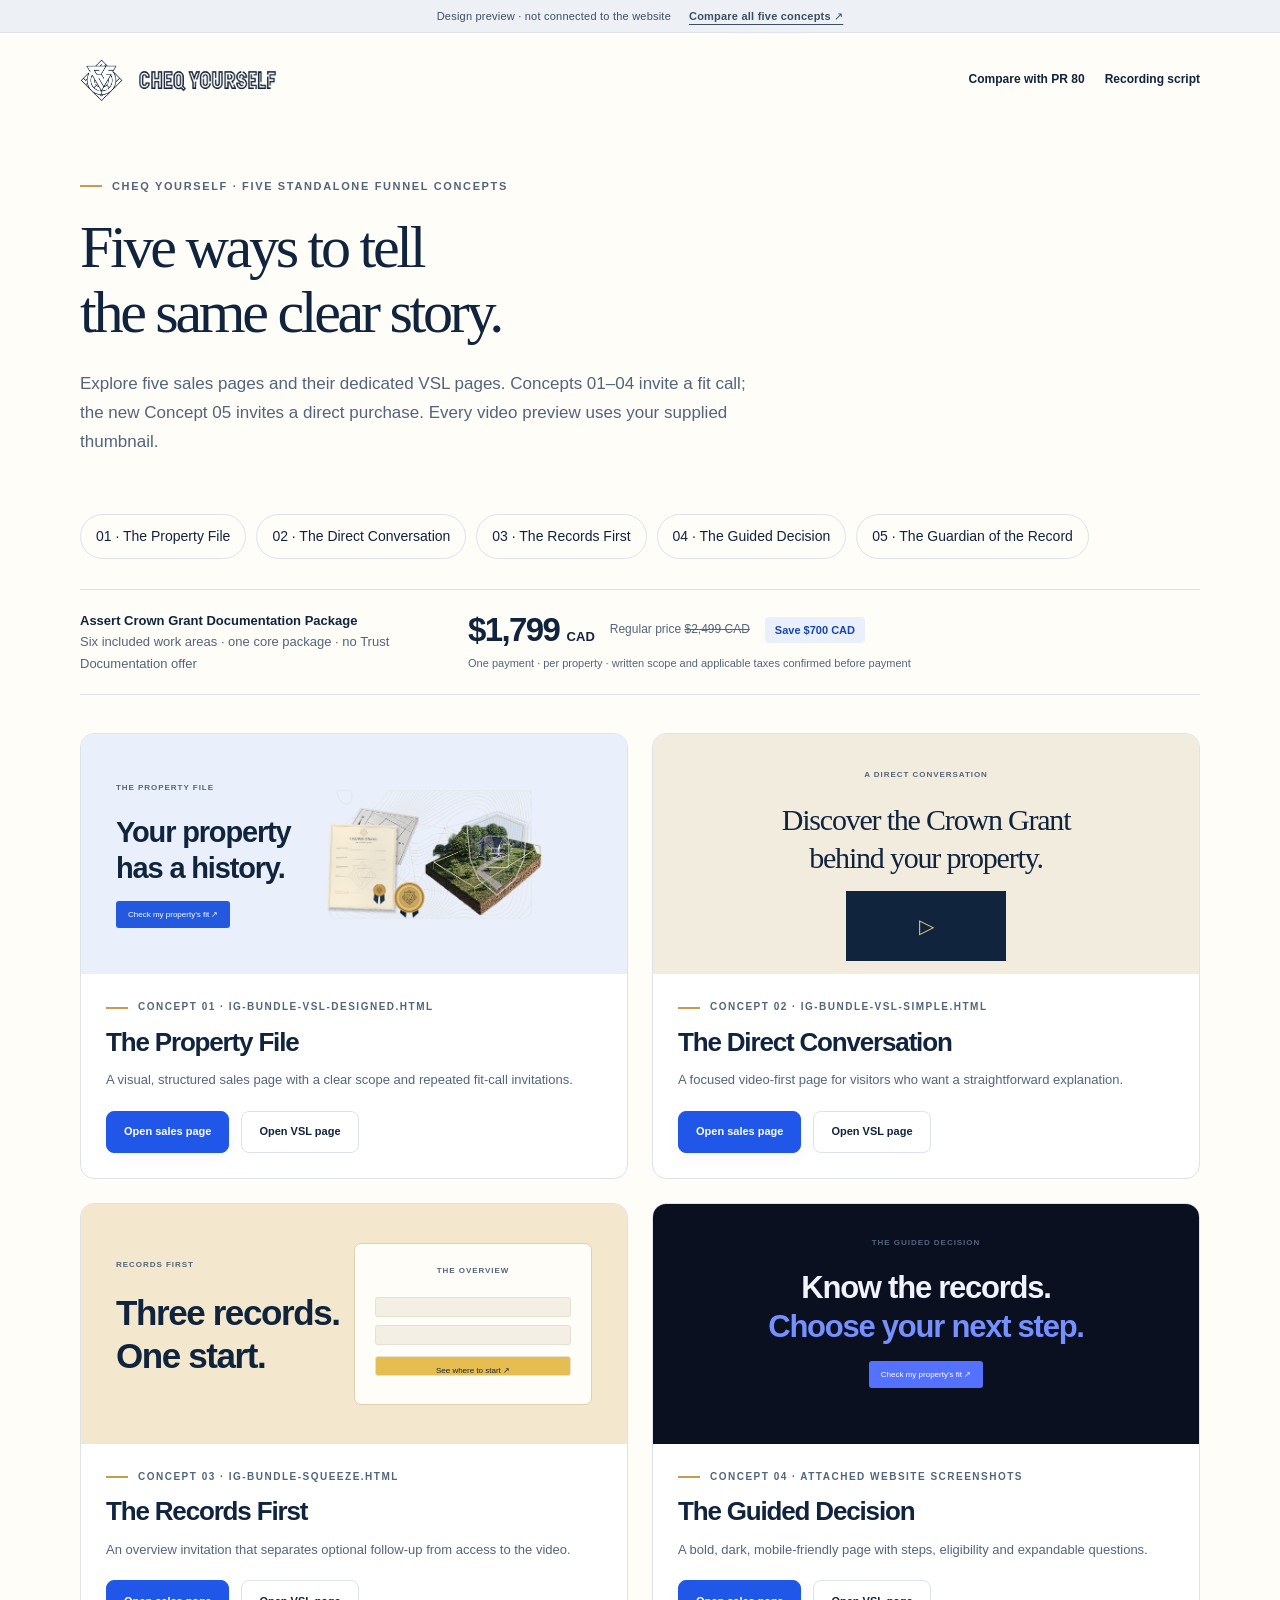
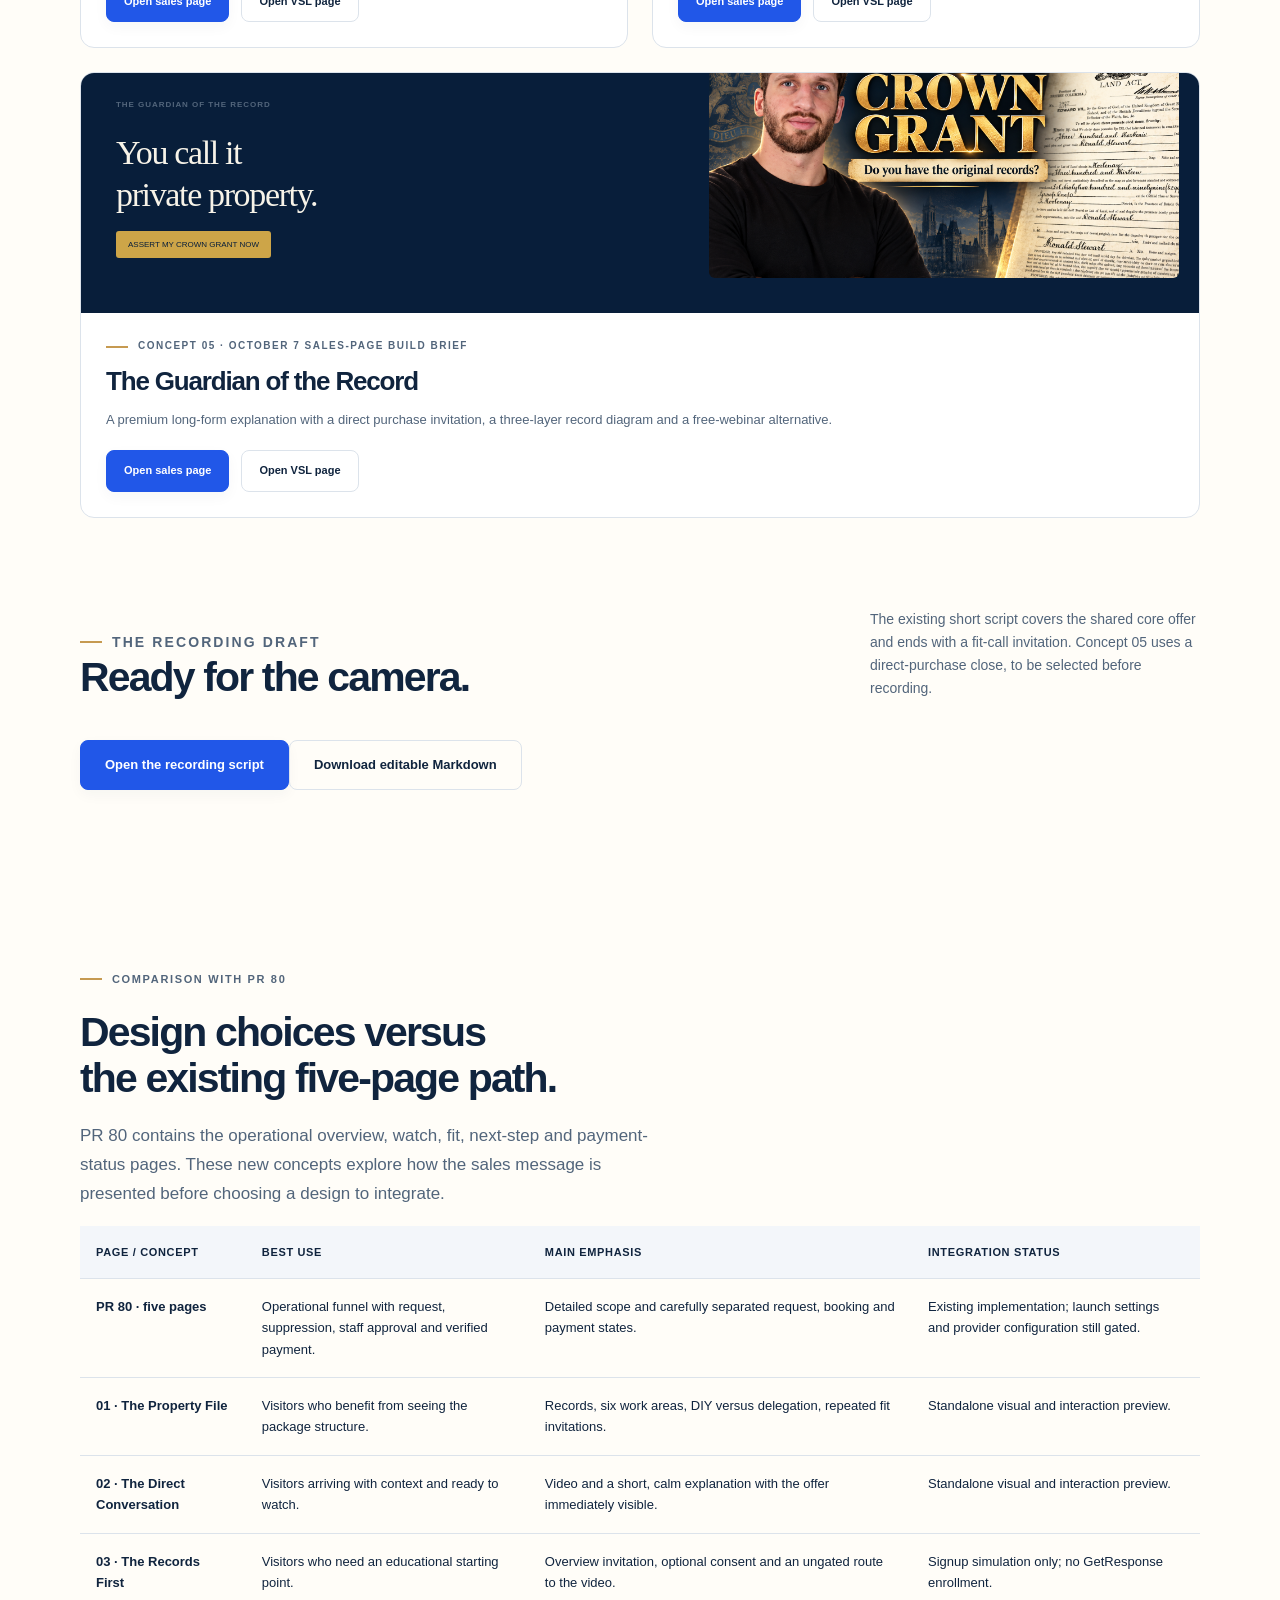
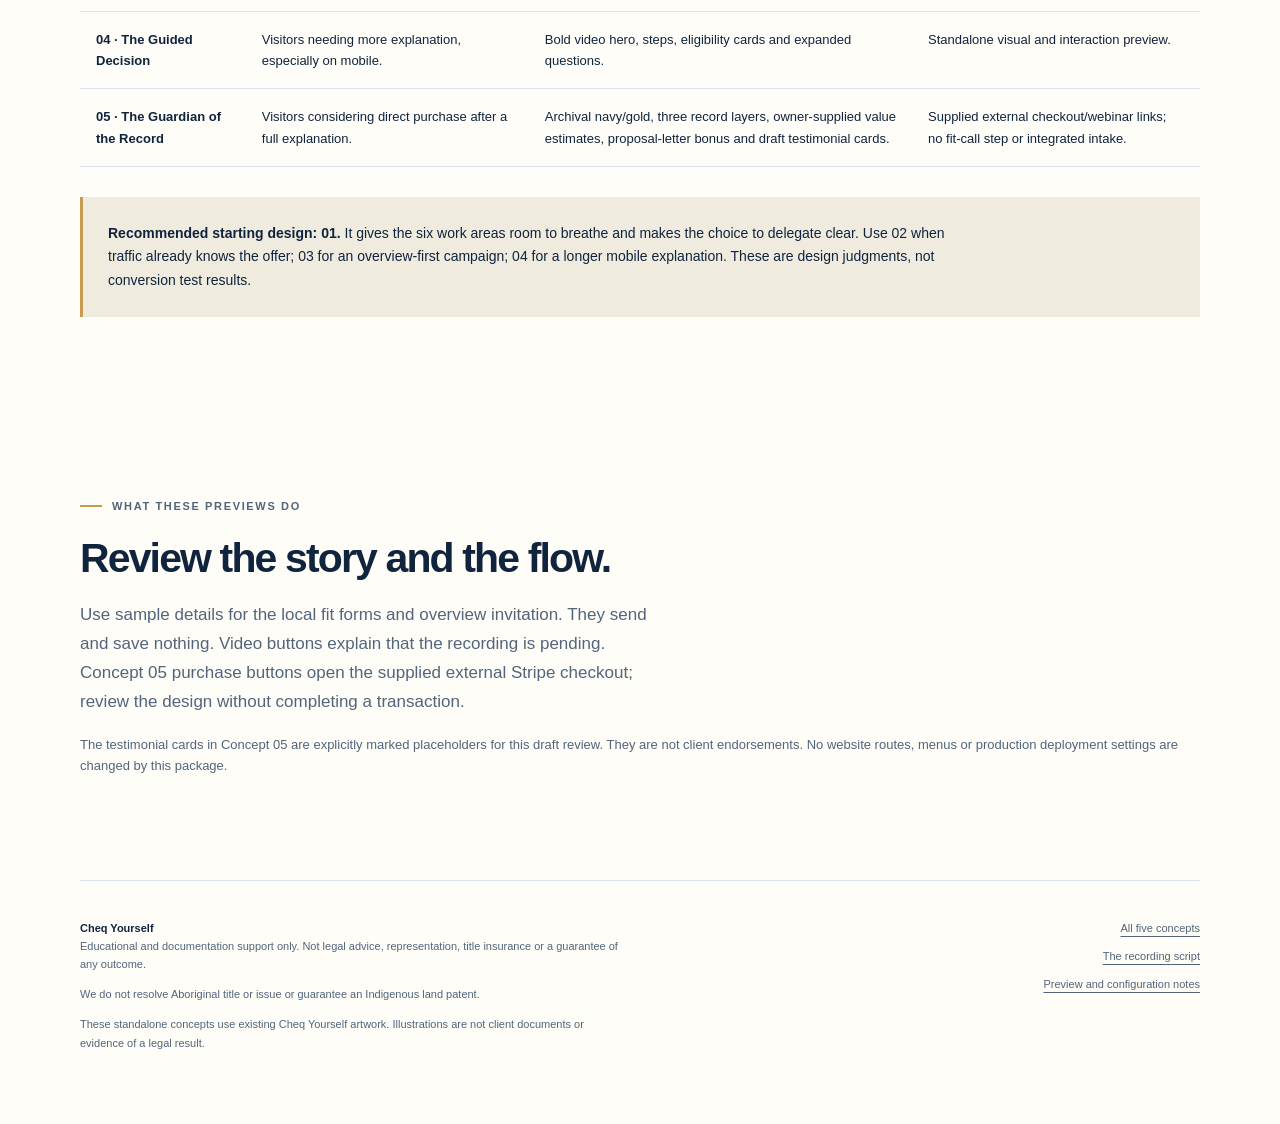
==== index.html @ edf091cd "Publish standalone five-concept draft review gallery" ====
<!doctype html>
<html lang="en-CA"><head><meta charset="utf-8"><meta name="viewport" content="width=device-width,initial-scale=1"><meta name="robots" content="noindex,nofollow"><meta name="referrer" content="no-referrer"><meta http-equiv="Content-Security-Policy" content="default-src 'self'; script-src 'self'; style-src 'self' 'unsafe-inline'; img-src 'self'; connect-src 'none'; frame-src 'none'; object-src 'none'; base-uri 'none'; form-action 'none'"><meta name="description" content="Cheq Yourself standalone design preview for the Assert Crown Grant Documentation Package. $1,799 CAD, reduced from $2,499."><meta property="og:title" content="Five funnel concepts | Cheq Yourself"><meta property="og:description" content="Cheq Yourself standalone design preview for the Assert Crown Grant Documentation Package. $1,799 CAD, reduced from $2,499."><title>Five funnel concepts · Cheq Yourself preview</title><link rel="icon" href="assets/brand-square.webp"><link rel="stylesheet" href="assets/site.css"><script src="assets/site.js" defer></script></head><body class="review"><a class="skip" href="#main">Skip to content</a>
<div class="preview-bar"><span>Design preview · not connected to the website</span><a href="index.html">Compare all five concepts ↗</a></div>
<header class="header container"><a class="brand" href="index.html" aria-label="Cheq Yourself concept review"><img class="mark" src="assets/cheq-yourself-logo.webp" alt="" width="43" height="44"><img class="wordmark" src="assets/cheq-yourself-wordmark.webp" alt="Cheq Yourself" width="147" height="33"></a><nav aria-label="Page navigation"><a href="index.html#comparison">Compare with PR 80</a><a href="script.html">Recording script</a></nav></header><section class="review-hero container"><p class="eyebrow">Cheq Yourself · Five standalone funnel concepts</p><h1>Five ways to tell<br>the same clear story.</h1><p class="lead">Explore five sales pages and their dedicated VSL pages. Concepts 01–04 invite a fit call; the new Concept 05 invites a direct purchase. Every video preview uses your supplied thumbnail.</p></section>
<main id="main" class="container"><nav class="concept-jump" aria-label="Choose a concept"><a href="designed/index.html">01 · The Property File</a><a href="simple/index.html">02 · The Direct Conversation</a><a href="squeeze/index.html">03 · The Records First</a><a href="screenshots/index.html">04 · The Guided Decision</a><a href="archival/index.html">05 · The Guardian of the Record</a></nav><div class="review-offer"><div><p><strong>Assert Crown Grant Documentation Package</strong></p><p class="small">Six included work areas · one core package · no Trust Documentation offer</p></div><div class="price"><span class="now">$1,799 <small>CAD</small></span><span class="was">Regular price <s>$2,499 CAD</s></span><span class="save">Save $700 CAD</span><span class="unit">One payment · per property · written scope and applicable taxes confirmed before payment</span></div></div><div class="concept-grid"><article class="concept-card"><div class="concept-art art-designed"><div><p>THE PROPERTY FILE</p><h3>Your property<br>has a history.</h3><span class="art-btn">Check my property’s fit ↗</span></div><img src="assets/land-records-hero.webp" alt="" width="960" height="600"></div><div><p class="eyebrow">Concept 01 · ig-bundle-vsl-designed.html</p><h2>The Property File</h2><p>A visual, structured sales page with a clear scope and repeated fit-call invitations.</p><div class="actions"><a class="btn" href="designed/index.html">Open sales page</a><a class="btn secondary" href="designed/watch.html">Open VSL page</a></div></div></article><article class="concept-card"><div class="concept-art art-simple"><p>A DIRECT CONVERSATION</p><h3>Discover the Crown Grant<br>behind your property.</h3><div class="art-video">▷</div><span class="art-btn">Check my property’s fit ↗</span></div><div><p class="eyebrow">Concept 02 · ig-bundle-vsl-simple.html</p><h2>The Direct Conversation</h2><p>A focused video-first page for visitors who want a straightforward explanation.</p><div class="actions"><a class="btn" href="simple/index.html">Open sales page</a><a class="btn secondary" href="simple/watch.html">Open VSL page</a></div></div></article><article class="concept-card"><div class="concept-art art-squeeze"><div><p>RECORDS FIRST</p><h3>Three records.<br>One start.</h3></div><div class="art-form"><p>THE OVERVIEW</p><span></span><span></span><span class="art-btn">See where to start ↗</span></div></div><div><p class="eyebrow">Concept 03 · ig-bundle-squeeze.html</p><h2>The Records First</h2><p>An overview invitation that separates optional follow-up from access to the video.</p><div class="actions"><a class="btn" href="squeeze/index.html">Open sales page</a><a class="btn secondary" href="squeeze/watch.html">Open VSL page</a></div></div></article><article class="concept-card"><div class="concept-art art-screenshots"><p>THE GUIDED DECISION</p><h3>Know the records.<br><em>Choose your next step.</em></h3><span class="art-btn">Check my property’s fit ↗</span></div><div><p class="eyebrow">Concept 04 · Attached website screenshots</p><h2>The Guided Decision</h2><p>A bold, dark, mobile-friendly page with steps, eligibility and expandable questions.</p><div class="actions"><a class="btn" href="screenshots/index.html">Open sales page</a><a class="btn secondary" href="screenshots/watch.html">Open VSL page</a></div></div></article><article class="concept-card"><div class="concept-art art-archival"><p>THE GUARDIAN OF THE RECORD</p><h3>You call it<br>private property.</h3><img src="assets/vsl-video-thumbnail.png" alt="" width="1672" height="941"><span class="art-btn">ASSERT MY CROWN GRANT NOW</span></div><div><p class="eyebrow">Concept 05 · October 7 sales-page build brief</p><h2>The Guardian of the Record</h2><p>A premium long-form explanation with a direct purchase invitation, a three-layer record diagram and a free-webinar alternative.</p><div class="actions"><a class="btn" href="archival/index.html">Open sales page</a><a class="btn secondary" href="archival/watch.html">Open VSL page</a></div></div></article></div>
<section class="section"><div class="section-head"><div><p class="eyebrow">The recording draft</p><h2>Ready for the camera.</h2></div><p>The existing short script covers the shared core offer and ends with a fit-call invitation. Concept 05 uses a direct-purchase close, to be selected before recording.</p></div><a class="btn" href="script.html">Open the recording script</a><a class="btn secondary" href="vsl-script.md" download>Download editable Markdown</a></section>
<section class="section" id="comparison"><p class="eyebrow">Comparison with PR 80</p><h2>Design choices versus<br>the existing five-page path.</h2><p class="lead">PR 80 contains the operational overview, watch, fit, next-step and payment-status pages. These new concepts explore how the sales message is presented before choosing a design to integrate.</p>
<div class="table-scroll"><table><thead><tr><th>Page / concept</th><th>Best use</th><th>Main emphasis</th><th>Integration status</th></tr></thead><tbody>
<tr><td><strong>PR 80 · five pages</strong></td><td>Operational funnel with request, suppression, staff approval and verified payment.</td><td>Detailed scope and carefully separated request, booking and payment states.</td><td>Existing implementation; launch settings and provider configuration still gated.</td></tr>
<tr><td><strong>01 · The Property File</strong></td><td>Visitors who benefit from seeing the package structure.</td><td>Records, six work areas, DIY versus delegation, repeated fit invitations.</td><td>Standalone visual and interaction preview.</td></tr>
<tr><td><strong>02 · The Direct Conversation</strong></td><td>Visitors arriving with context and ready to watch.</td><td>Video and a short, calm explanation with the offer immediately visible.</td><td>Standalone visual and interaction preview.</td></tr>
<tr><td><strong>03 · The Records First</strong></td><td>Visitors who need an educational starting point.</td><td>Overview invitation, optional consent and an ungated route to the video.</td><td>Signup simulation only; no GetResponse enrollment.</td></tr>
<tr><td><strong>04 · The Guided Decision</strong></td><td>Visitors needing more explanation, especially on mobile.</td><td>Bold video hero, steps, eligibility cards and expanded questions.</td><td>Standalone visual and interaction preview.</td></tr>
<tr><td><strong>05 · The Guardian of the Record</strong></td><td>Visitors considering direct purchase after a full explanation.</td><td>Archival navy/gold, three record layers, owner-supplied value estimates, proposal-letter bonus and draft testimonial cards.</td><td>Supplied external checkout/webinar links; no fit-call step or integrated intake.</td></tr>
</tbody></table></div><div class="notes"><p><strong>Recommended starting design: 01.</strong> It gives the six work areas room to breathe and makes the choice to delegate clear. Use 02 when traffic already knows the offer; 03 for an overview-first campaign; 04 for a longer mobile explanation. These are design judgments, not conversion test results.</p></div></section>
<section class="section"><p class="eyebrow">What these previews do</p><h2>Review the story and the flow.</h2><p class="lead">Use sample details for the local fit forms and overview invitation. They send and save nothing. Video buttons explain that the recording is pending. Concept 05 purchase buttons open the supplied external Stripe checkout; review the design without completing a transaction.</p><p class="small">The testimonial cards in Concept 05 are explicitly marked placeholders for this draft review. They are not client endorsements. No website routes, menus or production deployment settings are changed by this package.</p></section></main><footer class="footer container"><div><strong>Cheq Yourself</strong><p>Educational and documentation support only. Not legal advice, representation, title insurance or a guarantee of any outcome.</p><p>We do not resolve Aboriginal title or issue or guarantee an Indigenous land patent.</p><p>These standalone concepts use existing Cheq Yourself artwork. Illustrations are not client documents or evidence of a legal result.</p></div><div class="footer-links"><a href="index.html">All five concepts</a><a href="script.html">The recording script</a><a href="README.md">Preview and configuration notes</a></div></footer></body></html>
---- assets/site.css ----
@charset "UTF-8";
:root{--ink:#10243e;--muted:#52657b;--paper:#fffdf8;--canvas:#f3f6fa;--line:#dce3eb;--brand:#c69a51;--accent:#2157e8;--surface:#fff;--radius:18px;font-family:Arial,Helvetica,sans-serif;color:var(--ink);background:var(--paper);font-synthesis:none}
*{box-sizing:border-box}
html{scroll-behavior:smooth;scroll-padding-top:30px}
body{margin:0;line-height:1.65}
button,input,select,textarea{font:inherit}
button,a,input,select{touch-action:manipulation}
a{color:inherit;text-underline-offset:4px}
a:hover{text-decoration-thickness:2px}
button{cursor:pointer}
img{max-width:100%;height:auto}
button:focus-visible,a:focus-visible,input:focus-visible,select:focus-visible,summary:focus-visible{outline:3px solid var(--accent);outline-offset:5px}
button:disabled{cursor:default;opacity:.5}
[hidden]{display:none!important}
.skip{position:absolute;top:-100px;left:20px;background:var(--surface);padding:15px;z-index:10}
.skip:focus{top:12px}
.preview-bar{background:#edf0f4;border-bottom:1px solid var(--line);color:#3c4e65;display:flex;justify-content:center;align-items:center;flex-wrap:wrap;gap:8px 18px;font-size:11px;padding:7px 16px;letter-spacing:.02em}
.preview-bar a{font-weight:700}
.container{width:min(1120px,calc(100% - 64px));margin-inline:auto}
.narrow{width:min(780px,calc(100% - 48px));margin-inline:auto}
.header{display:flex;align-items:center;justify-content:space-between;padding-block:25px;gap:24px}
.brand{display:flex;align-items:center;gap:11px;text-decoration:none;flex-shrink:0}
.brand .mark{width:43px;height:44px;object-fit:contain}
.brand .wordmark{width:147px;height:auto}
.header nav{display:flex;gap:27px;align-items:center;font-size:12px;font-weight:700}
.header nav a{text-decoration:none}
.header nav a:hover{text-decoration:underline}
.nav-fit{background:none;border:1px solid var(--line);padding:10px 16px;color:inherit;border-radius:99px;font-size:12px;font-weight:700}
.eyebrow{font-size:11px;letter-spacing:.15em;font-weight:700;text-transform:uppercase;display:flex;align-items:center;gap:10px;margin:0 0 20px;color:var(--muted)}
.eyebrow:before{content:"";width:22px;height:2px;display:block;background:var(--brand)}
h1,h2,h3,p{margin-top:0}
h1{font-size:clamp(38px,4.7vw,67px);font-weight:600;letter-spacing:-.055em;line-height:1.08;margin-bottom:25px;text-wrap:balance}
h1 em{font-style:normal;color:var(--accent)}
h2{font-size:clamp(29px,3.2vw,43px);line-height:1.14;letter-spacing:-.045em;font-weight:600;margin-bottom:20px;text-wrap:balance}
h3{font-size:20px;line-height:1.25;letter-spacing:-.025em;margin-bottom:12px;font-weight:600}
.lead{font-size:17px;line-height:1.7;color:var(--muted);max-width:580px}
.micro{font-size:11px;color:var(--muted);line-height:1.7}
.small{font-size:13px;color:var(--muted)}
.center{text-align:center}
.center .eyebrow{justify-content:center}
.center .lead{margin-inline:auto}
.btn{display:inline-flex;align-items:center;justify-content:center;gap:30px;min-height:50px;padding:14px 24px;background:var(--accent);color:#fff;border:1px solid var(--accent);border-radius:8px;font-size:13px;font-weight:700;line-height:1.4;text-decoration:none;box-shadow:0 5px 14px #142c4d0a;transition:background .15s,transform .15s}
.btn:hover{transform:translateY(-2px);filter:brightness(.92)}
.btn:after{content:"↗";font-size:18px;font-weight:400;line-height:1}
.btn.secondary{background:transparent;color:var(--ink);border-color:var(--line);box-shadow:none}
.btn.gold{background:var(--brand);border-color:var(--brand);color:#10243e}
.actions{display:flex;align-items:center;flex-wrap:wrap;gap:12px;margin-block:28px 15px}
.price{display:flex;align-items:center;flex-wrap:wrap;gap:6px 15px;font-size:12px;color:var(--muted);margin-block:20px}
.price .now{color:var(--ink);font-size:33px;line-height:1.1;font-weight:700;letter-spacing:-.05em}
.price .now small{font-size:13px;letter-spacing:0}
.price .was{font-size:12px;display:block}
.save{display:inline-flex;background:#e9f0fc;color:#1746b1;padding:4px 10px;border-radius:4px;font-weight:700;font-size:11px}
.price .unit{flex-basis:100%;font-size:11px}
.section{padding-block:90px}
.section-head{display:flex;align-items:end;justify-content:space-between;gap:30px;margin-bottom:40px}
.section-head h2{max-width:500px;margin-bottom:0}
.section-head p{max-width:330px;margin-bottom:0;font-size:14px;color:var(--muted)}
.records{display:grid;grid-template-columns:repeat(3,1fr);gap:24px}
.record{border-top:1px solid var(--line);padding-top:23px}
.number{font-size:11px;letter-spacing:.08em;color:var(--accent);font-weight:700;display:block;margin-bottom:24px}
.record p{font-size:14px;color:var(--muted);margin:0}
.scope-grid{display:grid;grid-template-columns:repeat(3,1fr);gap:18px}
.scope-card{padding:27px;background:var(--surface);border:1px solid var(--line);border-radius:var(--radius)}
.scope-card .number{margin-bottom:24px}
.scope-card h3{font-size:17px}
.scope-card p{font-size:13px;color:var(--muted);margin:0}
.steps{display:grid;grid-template-columns:repeat(3,1fr);gap:24px;margin-top:35px}
.step{position:relative;padding:28px;border-left:1px solid var(--line)}
.step p{font-size:14px;color:var(--muted);margin:0}
.step h3{font-size:20px}
.policy-grid{display:grid;grid-template-columns:repeat(2,1fr);gap:22px;margin-top:30px}
.policy-item{border-top:1px solid var(--line);padding-top:17px}
.policy-item h3{font-size:14px}
.policy-item p{font-size:13px;color:var(--muted);margin:0}
.faq{margin-top:30px}
.faq details{border-bottom:1px solid var(--line);padding:20px 0}
.faq summary{font-size:15px;font-weight:700;cursor:pointer;list-style:none;display:flex;justify-content:space-between;gap:24px;align-items:start}
.faq summary::-webkit-details-marker{display:none}
.faq summary:after{content:"+";font-size:21px;line-height:1;font-weight:400;color:var(--accent)}
.faq details[open] summary:after{content:"−"}
.faq details p{font-size:14px;color:var(--muted);margin:17px 45px 0 0}
.closing{padding:70px;border-radius:var(--radius);background:var(--ink);color:#fff;text-align:center}
.closing h2{max-width:690px;margin-inline:auto}
.closing p{color:#d4dce8;max-width:580px;margin-inline:auto}
.closing .eyebrow{color:#d4dce8;justify-content:center}
.closing .price{justify-content:center;color:#d4dce8}
.closing .price .now{color:#fff}
.closing .actions{justify-content:center}
.closing .btn.secondary{color:#fff;border-color:#fff5}
.footer{padding-block:38px 60px;border-top:1px solid var(--line);display:flex;justify-content:space-between;gap:30px;font-size:11px;color:var(--muted)}
.footer p{max-width:550px;margin-bottom:12px}
.footer strong{color:var(--ink)}
.footer-links{display:flex;flex-direction:column;align-items:end;gap:10px;white-space:nowrap}
.video-frame{position:relative;aspect-ratio:16/9;overflow:hidden;border-radius:var(--radius);background:#10243e;color:#fff;isolation:isolate}
.video-frame:after{content:"";position:absolute;inset:0;background:linear-gradient(110deg,#07172dd9,#10243e10);z-index:-1}
.video-art{position:absolute;width:58%;right:-4%;bottom:-3%;height:95%;object-fit:contain;z-index:-2;opacity:.55}
.video-poster{padding:clamp(20px,4vw,55px);height:100%;display:flex;flex-direction:column;align-items:start;justify-content:center;max-width:75%}
.video-poster .eyebrow{color:#e4c992;font-size:10px;margin-bottom:12px}
.video-poster h3{font-size:clamp(24px,3vw,40px);font-weight:500;line-height:1.12;letter-spacing:-.04em;margin-bottom:25px;text-wrap:balance}
.play{background:#fff;color:#10243e;border:0;border-radius:99px;display:flex;align-items:center;gap:12px;padding:12px 20px;font-size:11px;font-weight:700}
.play span{background:var(--brand);border-radius:50%;width:25px;height:25px;display:grid;place-items:center;padding-left:2px}
.video-caption{display:flex;flex-wrap:wrap;justify-content:space-between;gap:8px 20px;margin-block:13px;color:var(--muted);font-size:11px}
.video-message{position:absolute;inset:0;display:flex;flex-direction:column;justify-content:center;background:#0a1c33f7;padding:35px;text-align:center;align-items:center}
.video-message p{max-width:480px;font-size:14px}
.video-message a{color:#ead4ab;font-size:14px}
.overview-confirm{margin-bottom:20px;border:1px solid var(--line);background:var(--canvas);padding:20px;border-radius:12px;font-size:13px}
.designed{--accent:#2259df;--canvas:#edf3fb;--surface:#fff;--radius:14px}
.designed .hero{display:grid;grid-template-columns:1.1fr .9fr;align-items:center;gap:45px;padding-block:50px 75px}
.designed .hero-visual{position:relative;border-radius:28px;background:linear-gradient(150deg,#e7edf6,#faf7ed);padding:40px 16px 0;overflow:hidden;min-height:465px;display:flex;align-items:center}
.designed .hero-visual:before{content:"PROPERTY / RECORDS / CONTINUITY";position:absolute;top:25px;left:25px;font-size:9px;letter-spacing:.13em;color:#617183}
.designed .hero-visual img{width:110%;max-width:none;margin-left:-5%}
.designed .hero-visual figcaption{position:absolute;bottom:13px;left:25px;right:25px;font-size:9px;color:#5a6678;background:#fff9;padding:8px 10px;border-radius:4px}
.designed .record-strip{background:var(--ink);color:#fff;padding-block:38px}
.designed .record-strip .record{padding:0;border:0}
.designed .record-strip .number{display:inline-block;margin:0 12px 12px 0;color:#e2bc78}
.designed .record-strip p{color:#c3cfde;font-size:12px}
.designed .record-strip h3{font-size:19px}
.designed .video-split{display:grid;grid-template-columns:.8fr 1.2fr;gap:55px;align-items:center}
.designed .tint{background:var(--canvas)}
.designed .comparison{display:grid;grid-template-columns:1fr 1fr;gap:24px;margin-top:35px}
.comparison article{padding:32px;border:1px solid var(--line);border-radius:var(--radius)}
.comparison article:last-child{background:var(--ink);color:#fff}
.comparison article:last-child p{color:#d4dce8}
.comparison p{font-size:14px;color:var(--muted)}
.comparison .eyebrow{color:inherit}
.simple{--accent:#10243e;--canvas:#f5f0e6;--surface:#fffdf8;--line:#ded7c9;--radius:4px;font-family:Arial,Helvetica,sans-serif}
.simple h1,.simple h2,.simple .video-poster h3{font-family:Georgia,'Times New Roman',serif;font-weight:400;letter-spacing:-.04em}
.simple .header{max-width:960px}
.simple .hero{padding-block:60px 25px}
.simple .hero h1{font-size:clamp(39px,5vw,65px);max-width:920px;margin-inline:auto}
.simple .hero .lead{max-width:670px}
.simple .price{justify-content:center}
.simple .save{background:#eee4d3;color:#664716}
.simple .actions{justify-content:center}
.simple .video-frame{border-radius:4px}
.simple .section{padding-block:70px}
.simple .records{gap:32px}
.simple .scope-grid{grid-template-columns:1fr 1fr;gap:0 30px}
.simple .scope-card{border:0;border-top:1px solid var(--line);padding:25px 0;border-radius:0}
.simple .scope-card .number{margin-bottom:12px;color:#8b662b}
.simple .closing{padding:55px;background:#f0eadf;color:var(--ink);border:1px solid var(--line)}
.simple .closing p,.simple .closing .eyebrow,.simple .closing .price{color:var(--muted)}
.simple .closing .price .now{color:var(--ink)}
.simple .closing .btn.secondary{color:var(--ink);border-color:var(--line)}
.squeeze{--accent:#10243e;--canvas:#f8edcf;--brand:#efc75e;--line:#e3d7be;--radius:12px}
.squeeze .hero-wrap{background:#f6edda;border-block:1px solid var(--line)}
.squeeze .hero{display:grid;grid-template-columns:1.1fr .9fr;gap:70px;padding-block:65px}
.squeeze .hero h1{font-size:clamp(43px,5vw,72px)}
.squeeze .hero h1 em{color:#947024}
.squeeze .hero-art{margin:22px 0 0;max-width:465px}
.squeeze .hero-art img{width:100%}
.squeeze .hero-art figcaption{font-size:9px;color:var(--muted);margin-top:8px}
.optin-card{align-self:start;background:#fffdf8;border:1px solid var(--line);box-shadow:0 18px 55px #74613517;border-radius:16px;padding:35px}
.optin-card h2{font-size:29px;margin-bottom:14px}
.optin-card .eyebrow{font-size:10px}
.field{display:flex;flex-direction:column;gap:6px;margin-block:16px;font-size:12px;font-weight:700;text-align:left}
.field input,.field select{border:1px solid var(--line);background:var(--surface);color:var(--ink);border-radius:6px;min-height:46px;padding:11px 12px;width:100%;min-width:0}
.check{display:flex;align-items:start;gap:10px;font-size:11px;color:var(--muted);line-height:1.6;margin-block:17px;text-align:left}
.check input{accent-color:var(--accent);margin-top:4px;flex-shrink:0}
.optin-card .btn{width:100%;background:var(--brand);border-color:var(--brand);color:var(--ink)}
.optin-card .small{margin-bottom:15px}
.bypass{display:block;text-align:center;font-size:12px;margin-block:18px}
.squeeze .scope-grid{grid-template-columns:1fr 1fr}
.squeeze .save{background:#f4e8bd;color:#684c16}
.squeeze .overview-band{padding:35px;background:#10243e;color:#fff;border-radius:var(--radius);display:flex;align-items:center;justify-content:space-between;gap:30px;margin-top:35px}
.squeeze .overview-band p{font-size:14px;color:#d0d7e4;margin-bottom:0}
.screenshots{--ink:#eef2ff;--muted:#aab5ce;--paper:#0b1021;--canvas:#10172d;--line:#26314c;--accent:#5472ff;--brand:#c6a666;--surface:#121a32;--radius:16px;color:var(--ink);background:var(--paper)}
.screenshots .preview-bar{background:#151c30;color:#b9c2dc}
.screenshots .brand .wordmark{filter:brightness(0) invert(1)}
.screenshots .brand .mark{background:#fff;border-radius:8px;padding:3px}
.screenshots .hero{padding-block:60px 55px;text-align:center}
.screenshots .hero h1{font-weight:800;letter-spacing:-.05em;font-size:clamp(40px,5vw,66px)}
.screenshots .hero .lead{margin-inline:auto;max-width:620px}
.screenshots .hero .eyebrow{justify-content:center;color:#b8c4e6}
.screenshots .hero .price{justify-content:center}
.screenshots .actions{justify-content:center}
.screenshots .save{color:#a1efbe;background:#153b31}
.screenshots .video-frame{border:1px solid #4254a1;box-shadow:0 0 70px #4466ff18;border-radius:18px}
.screenshots .section-head{display:block;text-align:center;margin-bottom:40px}
.screenshots .section-head h2{max-width:600px;margin-inline:auto}
.screenshots .section-head p{max-width:570px;margin:20px auto 0}
.screenshots .section-head .eyebrow{justify-content:center}
.screenshots .steps{grid-template-columns:1fr;gap:12px;max-width:750px;margin:35px auto 0}
.screenshots .step{border:1px solid var(--line);background:var(--surface);border-radius:var(--radius);display:grid;grid-template-columns:70px 1fr;gap:15px;padding:26px}
.screenshots .step .number{display:grid;place-items:center;width:50px;height:50px;background:#24316a;border-radius:12px;font-size:18px;color:#bbc8ff;margin:0}
.screenshots .step h3{font-size:19px}
.screenshots .step p{font-size:13px}
.screenshots .scope-card .number{color:#a1efbe}
.screenshots .eligibility{display:grid;grid-template-columns:1fr 1fr;gap:18px;margin-top:30px}
.eligibility article{padding:29px;border:1px solid var(--line);border-radius:var(--radius)}
.eligibility article:first-child{border-color:#285240;background:#0e2824}
.eligibility p{font-size:14px;color:var(--muted)}
.screenshots .closing{background:linear-gradient(140deg,#233778,#152043);border:1px solid #4254a1}
.screenshots .closing p{color:#bfc9e1}
.screenshots .closing .price .now{color:#fff}
.screenshots .btn.secondary{color:var(--ink)}
.screenshots .faq summary:after{color:#a8b9ff}
.watch-head{padding-block:35px 30px}
.watch-head h1{font-size:clamp(34px,4vw,52px);max-width:800px}
.watch-head .lead{max-width:720px}
.watch-grid{display:grid;grid-template-columns:1fr 285px;gap:30px;align-items:start}
.watch-aside{background:var(--canvas);border:1px solid var(--line);border-radius:var(--radius);padding:25px;position:sticky;top:20px}
.watch-aside h2{font-size:23px}
.watch-aside .price .now{font-size:31px}
.watch-aside .btn{width:100%;font-size:12px;gap:12px;margin-block:10px}
.watch-aside p{font-size:12px;color:var(--muted)}
.watch-copy{margin-block:35px 50px}
.watch-copy h2{font-size:32px}
.watch-copy p{font-size:15px;color:var(--muted)}
.watch-copy .scope-grid{grid-template-columns:1fr 1fr}
.watch-copy .scope-card{padding:22px}
.watch-copy .scope-card h3{font-size:15px}
.watch-copy .scope-card p{font-size:12px}
.watch-copy .policy-grid{grid-template-columns:1fr}
.watch-payment{margin-top:30px;padding:25px;border:1px solid var(--line);border-radius:var(--radius)}
.watch-payment p{font-size:13px}
.dialog{background:var(--paper);color:var(--ink);border:1px solid var(--line);border-radius:16px;padding:35px;width:min(510px,calc(100% - 32px));max-height:calc(100% - 40px);overflow:auto;box-shadow:0 25px 90px #0006}
.dialog::backdrop{background:#09142acf;backdrop-filter:blur(3px)}
.dialog h2{font-size:31px;padding-right:20px}
.dialog .small{font-size:12px}
.dialog-close{position:absolute;top:17px;right:17px;background:transparent;color:var(--ink);border:1px solid var(--line);width:31px;height:31px;border-radius:50%;line-height:1;font-size:21px}
.dialog .btn{width:100%;margin-top:10px}
.fit-result h3{font-size:23px}
.fit-result p{font-size:14px;color:var(--muted)}
.fit-result .steps{display:block}
.fit-result ol{padding-left:20px;font-size:13px;color:var(--muted)}
.review .header nav{gap:20px}
.review-hero{padding-block:50px 40px}
.review-hero h1{font-family:Georgia,'Times New Roman',serif;font-weight:400;max-width:760px}
.review-hero .lead{max-width:680px}
.review-offer{display:flex;align-items:center;justify-content:space-between;border-block:1px solid var(--line);padding-block:20px;gap:20px;margin-bottom:38px}
.review-offer p{margin-bottom:0;font-size:13px}
.review-offer .price{margin:0}
.concept-grid{display:grid;grid-template-columns:1fr 1fr;gap:24px}
.concept-card{border:1px solid var(--line);border-radius:14px;overflow:hidden;background:var(--surface)}
.concept-card>div:last-child{padding:25px}
.concept-card h2{font-size:26px;margin-bottom:12px}
.concept-card p{font-size:13px;color:var(--muted)}
.concept-card .eyebrow{font-size:10px;margin-bottom:12px}
.concept-card .actions{margin-block:20px 0}
.concept-card .btn{min-height:42px;font-size:11px;padding:10px 17px;gap:12px}
.concept-art{height:240px;overflow:hidden;display:grid;grid-template-columns:1.1fr .9fr;align-items:center;padding:25px 35px;background:#eaf0fb}
.concept-art h3{font-size:29px;letter-spacing:-.04em}
.concept-art p{font-size:8px;font-weight:700;letter-spacing:.12em;margin-bottom:20px}
.concept-art img{max-width:220px;width:140%;margin-left:-25%}
.concept-art .art-btn{display:inline-block;background:#2359df;color:#fff;padding:7px 12px;font-size:8px;border-radius:3px}
.art-simple{background:#f2ecdf;display:block;text-align:center;padding:34px}
.art-simple h3{font-family:Georgia,'Times New Roman',serif;font-size:30px;font-weight:400}
.art-simple .art-video{width:160px;height:70px;background:#10243e;display:grid;place-items:center;color:#e2bc78;margin:15px auto;font-size:20px}
.art-squeeze{background:#f3e8cd;grid-template-columns:1fr 1fr}
.art-squeeze h3{font-size:35px}
.art-squeeze .art-form{background:#fffdf8;border:1px solid #decfae;border-radius:7px;padding:20px;text-align:center}
.art-form span{display:block;background:#f4efe5;border:1px solid #e7dfcf;border-radius:3px;height:20px;margin-bottom:8px}
.art-form .art-btn{background:#e6bd50;color:#152741;width:100%;margin-top:3px}
.art-screenshots{background:#0b1021;color:#f1f3ff;text-align:center;display:block;padding:32px}
.art-screenshots h3{font-size:31px;font-weight:800}
.art-screenshots h3 em{font-style:normal;color:#7590ff}
.art-screenshots .art-btn{background:#5472ff}
.table-scroll{overflow-x:auto}
table{width:100%;border-collapse:collapse;font-size:13px;text-align:left}
th,td{border-bottom:1px solid var(--line);padding:17px 16px;vertical-align:top}
th{background:var(--canvas);font-size:11px;text-transform:uppercase;letter-spacing:.06em}
.review .notes{background:#f0ebdf;border-left:3px solid var(--brand);padding:25px;margin-top:30px}
.review .notes p{font-size:14px;max-width:850px;margin-bottom:0}
.script-page{width:min(850px,calc(100% - 48px));margin-inline:auto}
.script-page h1{font-size:46px;font-family:Georgia,'Times New Roman',serif;font-weight:400}
.script-page .script-section{border-top:1px solid var(--line);padding-block:28px}
.script-page .script-section h2{font-family:Arial,Helvetica,sans-serif;font-size:17px;letter-spacing:0;margin-bottom:20px}
.script-page .script-section p{font-family:Georgia,'Times New Roman',serif;font-size:21px;line-height:1.8}
.script-page .script-section .cue{font:12px/1.7 Arial,Helvetica,sans-serif;color:var(--muted);background:var(--canvas);border-left:2px solid var(--brand);padding:12px 17px}
@media(max-width:950px){
 .designed .hero{gap:25px;grid-template-columns:1.15fr .85fr}
 .designed .hero-visual{min-height:390px;padding-top:40px}
 .squeeze .hero{gap:35px;grid-template-columns:1fr 1fr}
 .optin-card{padding:26px}
 .scope-grid{grid-template-columns:1fr 1fr}
 .watch-grid{grid-template-columns:1fr 250px;gap:20px}
 .watch-aside{padding:20px}
 .video-poster{max-width:86%}
 .concept-art{padding:23px;height:220px}
}
@media(max-width:700px){
 .container{width:calc(100% - 40px)}
 .narrow,.script-page{width:calc(100% - 40px)}
 .header{padding-block:20px;gap:15px}
 .brand .mark{width:35px;height:36px}
 .brand .wordmark{width:125px}
 .header nav{gap:14px}
 .header nav a:first-child{display:none}
 .nav-fit{font-size:10px;padding:8px 12px}
 .preview-bar{font-size:9px;gap:4px 10px}
 h1{font-size:43px}
 h2{font-size:32px}
 .lead{font-size:15px}
 .section{padding-block:55px}
 .section-head{display:block;margin-bottom:28px}
 .section-head p{margin-top:20px}
 .records{grid-template-columns:1fr;gap:25px}
 .record .number{margin-bottom:12px}
 .scope-grid,.steps,.policy-grid{grid-template-columns:1fr}
 .scope-card{padding:24px}
 .scope-card .number{margin-bottom:15px}
 .step{padding:15px 0 15px 22px}
 .closing{padding:35px 23px}
 .closing h2{font-size:31px}
 .closing p{font-size:14px}
 .actions{gap:12px}
 .btn{font-size:12px;padding:14px 19px;gap:18px}
 .price .now{font-size:32px}
 .footer{display:block;padding-bottom:35px}
 .footer-links{align-items:start;margin-top:20px}
 .video-frame{min-height:215px;aspect-ratio:16/10}
 .video-poster{padding:25px;max-width:90%}
 .video-poster h3{font-size:27px;margin-bottom:20px}
 .video-poster .eyebrow{font-size:8px}
 .play{padding:10px 14px;font-size:10px}
 .video-message{padding:25px}
 .video-message p{font-size:12px}
 .designed .hero{display:block;padding-block:35px 45px}
 .designed .hero h1{font-size:46px}
 .designed .hero-visual{min-height:310px;max-height:390px;margin:30px 0 0;padding:35px 20px 15px}
 .designed .hero-visual img{width:100%;margin-left:0}
 .designed .record-strip{padding-block:32px}
 .designed .record-strip .records{gap:23px}
 .designed .record-strip .record{border-top:1px solid #ffffff29;padding-top:20px}
 .designed .record-strip .record:first-child{border-top:0;padding-top:0}
 .designed .video-split{display:block}
 .designed .video-split>div:first-child{margin-bottom:25px}
 .designed .comparison{grid-template-columns:1fr}
 .comparison article{padding:25px}
 .simple .hero{padding-top:35px}
 .simple .hero h1{font-size:43px}
 .simple .section{padding-block:50px}
 .simple .scope-grid{grid-template-columns:1fr}
 .simple .closing{padding:35px 25px}
 .squeeze .hero{display:block;padding-block:35px 40px}
 .squeeze .hero h1{font-size:52px}
 .squeeze .hero-art{max-width:350px;margin-inline:auto}
 .optin-card{padding:28px;margin-top:25px}
 .squeeze .scope-grid{grid-template-columns:1fr}
 .squeeze .overview-band{display:block;padding:28px}
 .squeeze .overview-band .btn{margin-top:20px}
 .screenshots .hero{padding-block:35px 30px}
 .screenshots .hero h1{font-size:43px}
 .screenshots .step{grid-template-columns:45px 1fr;padding:20px;gap:14px}
 .screenshots .step .number{width:40px;height:40px;font-size:15px}
 .screenshots .eligibility{grid-template-columns:1fr}
 .watch-head{padding-block:25px}
 .watch-head h1{font-size:37px}
 .watch-grid{display:flex;flex-direction:column;gap:25px}
 .watch-grid>div{width:100%}
 .watch-aside{position:static;width:100%;order:-1}
 .watch-aside h2{font-size:21px}
 .watch-aside .price{margin-block:16px}
 .watch-aside .btn{margin-bottom:0}
 .watch-aside .micro{margin-top:12px}
 .watch-copy .scope-grid{grid-template-columns:1fr}
 .watch-copy h2{font-size:29px}
 .review-hero{padding-block:35px 25px}
 .review-hero h1{font-size:45px}
 .review-offer{display:block}
 .review-offer .price{margin-top:20px}
 .concept-grid{grid-template-columns:1fr}
 .concept-art{height:230px;padding:25px}
 .concept-card>div:last-child{padding:24px}
 table{min-width:630px}
 .script-page h1{font-size:37px}
 .script-page .script-section p{font-size:19px}
 .dialog{padding:30px 24px}
}
@media(prefers-reduced-motion:reduce){html{scroll-behavior:auto}.btn{transition:none}.btn:hover{transform:none}}
@media print{.preview-bar,.header nav,.actions,.footer-links,.dialog,.script-page .btn{display:none}body{background:#fff;color:#000}.script-page{width:100%}.script-page .script-section p{font-size:14pt}.script-page .script-section{break-inside:avoid}.script-page .cue{color:#333}}

/* The supplied poster stays intact at its original aspect ratio in every concept. */
.btn:after{content:none}
.video-frame{aspect-ratio:1672/941;min-height:0;border:1px solid #ffffff26}
.video-frame:after{display:none}
.video-thumbnail{display:block;width:100%;height:auto}
.thumbnail-play{position:absolute;left:50%;top:50%;transform:translate(-50%,-50%);border:2px solid #f7f3e8;border-radius:50%;width:66px;height:66px;background:#081e3ae8;color:#f7f3e8;box-shadow:0 6px 28px #0005;display:grid;place-items:center;font-size:23px}
.play-label{position:absolute;top:calc(100% + 8px);white-space:nowrap;font-size:12px;font-weight:700;background:#081e3a;padding:3px 10px;border-radius:4px}
.video-frame:has([data-video-message]:not([hidden])){aspect-ratio:auto}
.video-frame:has([data-video-message]:not([hidden])) .video-thumbnail,.video-frame:has([data-video-message]:not([hidden])) .thumbnail-play{display:none}
.video-message{position:relative;min-height:260px;padding:40px 24px 25px;gap:8px}
.video-close{position:absolute;right:10px;top:10px;width:44px;height:44px;background:transparent;border:1px solid #f7f3e850;border-radius:50%;color:#f7f3e8;font-size:24px}
.concept-jump{display:flex;gap:10px;flex-wrap:wrap;margin-bottom:30px}
.concept-jump a{padding:10px 15px;border:1px solid var(--line);border-radius:30px;font-size:14px;text-decoration:none}
.art-archival{display:block;position:relative;background:#081e3a;color:#f7f3e8}
.art-archival h3{font-family:Georgia,serif;font-weight:400;font-size:34px;max-width:55%}
.art-archival img{position:absolute;width:42%;max-width:none;right:20px;bottom:35px;margin:0;border-radius:6px}
.art-archival .art-btn{background:#cda548;color:#081e3a}
.concept-card:last-child:nth-child(odd){grid-column:1/-1}

/* Concept 05: archival editorial type with a restrained gold purchase invitation. */
.archival{--ink:#f7f3e8;--muted:#bfc7ce;--paper:#081e3a;--canvas:#102b49;--surface:#173954;--line:#f7f3e82b;--brand:#cda548;--accent:#cda548;--radius:16px;background:var(--paper);color:var(--ink);font-size:16px}
.archival .container{width:min(1200px,calc(100% - 80px))}
.archival h1,.archival h2{font-family:Georgia,'Times New Roman',serif;letter-spacing:-.035em;font-weight:400}
.archival h1{font-size:clamp(46px,5.8vw,76px);line-height:1.08}
.archival h1 em,.archival h2 em{font-style:normal;color:var(--brand)}
.archival h2{font-size:clamp(34px,4.3vw,56px);line-height:1.13}
.archival h3{font-size:22px;line-height:1.3}
.archival p{font-size:16px}
.archival .small,.archival .micro,.archival .number,.archival .eyebrow,.archival .price .unit{font-size:14px}
.archival .eyebrow{letter-spacing:.1em;color:var(--brand)}
.archival .lead{font-size:20px;color:var(--muted);max-width:none}
.archival .preview-bar{font-size:12px;background:#102b49;color:#f7f3e8;border-color:var(--line)}
.archival .btn{font-size:14px;min-height:52px;background:var(--brand);border-color:var(--brand);color:#081e3a;padding:16px 24px;box-shadow:none;letter-spacing:.01em}
.archival .btn.secondary{background:transparent;border-color:var(--line);color:var(--ink)}
.archival .btn:hover{transform:none;background:#e3c77f;filter:none}
.archival .btn.secondary:hover{background:#f7f3e80b}
.archival .price .now{font-size:42px;color:var(--ink)}
.archival .price .was,.archival .price .save,.archival .price small{font-size:14px}
.archival .save{background:#cda54820;color:#f0d48f}
.archival-header{position:sticky;top:0;z-index:5;background:#081e3af5;border-bottom:1px solid var(--line);backdrop-filter:blur(12px)}
.archival-header>.container{display:flex;align-items:center;justify-content:space-between;gap:30px;padding-block:18px}
.archival-header nav{display:flex;gap:14px;align-items:center}
.archival-header .btn{font-size:12px;min-height:44px;padding:12px 16px}
.archival-header .brand{background:#f7f3e8;padding:7px 12px;border-radius:8px}
.archive-hero{padding-block:70px 80px}
.archive-hero h1{max-width:1180px;margin-bottom:38px}
.archive-hero-bottom{display:grid;grid-template-columns:.88fr 1.12fr;gap:55px;align-items:start}
.archive-hero-video{position:sticky;top:125px}
.archival .video-frame{border-color:#cda54877;border-radius:14px}
.archival .video-caption{font-size:12px}
.record-words{font-family:Georgia,serif;font-size:22px!important;color:#f0d48f}
.archive-section{padding-block:92px;border-top:1px solid var(--line)}
.archive-heading{margin-bottom:38px;max-width:880px}
.archive-heading>p:last-child{max-width:720px;color:var(--muted)}
.archive-reading{max-width:760px;line-height:1.8}
.archive-raised{background:#102b49}
.archive-light{--ink:#17283a;--muted:#425065;--line:#17283a25;--surface:#fffaf0;color:var(--ink);background:#f7f3e8}
.archive-light .eyebrow,.archive-light .number{color:#785512}
.archive-light h2 em{color:#785512}
.archive-light .btn.secondary{color:var(--ink)}
.archive-reading blockquote{font-family:Georgia,serif;color:#e5c577;font-size:clamp(30px,4vw,46px);line-height:1.3;margin:35px 0;border-left:2px solid var(--brand);padding-left:30px}
.diagnosis-grid{display:grid;grid-template-columns:repeat(3,1fr);gap:18px}
.diagnosis-card{border-top:1px solid var(--line);padding:26px 6px}
.diagnosis-card .number{margin-bottom:18px}
.diagnosis-card p,.process-card p{color:var(--muted)}
.record-layers{display:grid;grid-template-columns:repeat(3,1fr);gap:18px;margin-top:32px}
.record-layer{border:1px solid var(--line);border-radius:var(--radius);background:var(--surface);padding:25px}
.record-layer summary{cursor:pointer;font-family:Georgia,serif;font-size:25px;line-height:1.4;list-style:none;min-height:95px}
.record-layer summary span{display:block;font:14px Arial,sans-serif;color:#785512;margin-bottom:20px}
.record-layer summary:after{content:' +';font:20px Arial,sans-serif;color:#785512}
.record-layer[open] summary:after{content:' −'}
.record-layer p{font-size:16px;margin:24px 0 0}
.record-path{list-style:none;padding:0;display:flex;flex-wrap:wrap;gap:9px;margin-block:30px}
.record-path li{font-size:14px;padding:8px 12px;border:1px solid var(--line);border-radius:6px}
.archive-process{display:grid;grid-template-columns:repeat(4,1fr);gap:24px}
.process-card{border-left:1px solid var(--line);padding-left:22px}
.record-chips{display:flex;gap:12px;overflow-x:auto;padding-bottom:22px;margin-bottom:18px}
.record-chips span{white-space:nowrap;font-size:16px;border:1px solid var(--line);background:#173954;padding:17px 22px;border-radius:10px}
.archival .scope-card h3{font-size:20px}
.archival .scope-card p{font-size:16px}
.archival .scope-card{background:var(--surface)}
.archive-allowance{margin-top:32px;border-top:1px solid var(--line);padding-top:25px}
.archive-allowance>div{display:flex;gap:30px;flex-wrap:wrap;margin-block:20px}
.archive-allowance b{font:34px Georgia,serif;color:#785512;margin-right:8px}
.archive-allowance p{max-width:900px;color:var(--muted)}
.archive-value{display:grid;grid-template-columns:1.5fr 1fr;gap:45px;align-items:start}
.value-row{display:flex;justify-content:space-between;gap:30px;border-bottom:1px solid var(--line);padding-block:22px}
.value-row:first-child{padding-top:0}
.value-row h3{font-size:18px;margin-bottom:7px}
.value-row p{font-size:14px;color:var(--muted);margin:0}
.value-row strong{white-space:nowrap;font-size:18px;color:#e5c577}
.value-total{display:flex;justify-content:space-between;flex-wrap:wrap;gap:12px;padding-block:25px;font-size:18px}
.value-total strong{color:#e5c577}
.estimate-note{font-size:14px!important;color:var(--muted)}
.archive-value aside,.archive-final-offer{border:1px solid #cda54880;border-radius:16px;padding:32px;background:#102b49}
.archive-value aside .btn{width:100%}
.archive-value aside .small{margin-top:20px}
.archive-bonus{border:1px solid #cda54880;padding:45px;border-radius:16px;display:grid;grid-template-columns:1fr 1fr;gap:45px;background:#102b49}
.bonus-subtitle{color:#e5c577;font-size:20px!important}
.archive-columns{display:grid;grid-template-columns:1fr 1fr;gap:24px}
.archive-columns article{border:1px solid var(--line);border-radius:16px;padding:32px}
.archive-columns ul{padding-left:20px;margin-bottom:0}
.archive-columns li{padding-block:8px}
.archive-columns blockquote{font:18px/1.8 Georgia,serif;margin:24px 0 0}
.review-hold{border:1px dashed #cda548;padding:20px;color:#eedba8}
.placeholder-badge{font-size:14px!important;font-weight:700;background:#cda548;color:#081e3a;padding:9px 12px;border-radius:4px}
.archival .faq summary{font-size:18px;min-height:44px}
.archival .faq details p{font-size:16px}
.archival .faq summary:after{color:var(--brand)}
.archive-final-offer{max-width:670px;margin-block:35px}
.closing-tagline{font-weight:700;text-transform:uppercase;letter-spacing:.07em;color:#e5c577}
.archive-policy{border-top:1px solid var(--line);padding-top:30px;margin-top:50px}
.archival .footer{font-size:14px}
.archival .footer p{font-size:14px}
.archive-watch{padding-block:60px}
.archive-watch .video-frame{max-width:900px}
.mobile-purchase{display:none}
@media(max-width:1000px){.archival-header .webinar{display:none}.archive-hero-bottom{gap:30px;grid-template-columns:1fr 1fr}.diagnosis-grid,.archive-process{grid-template-columns:1fr 1fr}.archive-value{gap:25px}.archival-header nav .btn{font-size:11px}}
@media(max-width:700px){
 .archival .container{width:calc(100% - 36px)}
 .archival h1{font-size:clamp(38px,8.7vw,48px)}
 .archival h2{font-size:35px}
 .archival-header>.container{gap:12px;padding-block:12px}
 .archival-header .brand{padding:5px 7px;gap:5px}
 .archival-header .mark{width:30px;height:31px}
 .archival-header .wordmark{display:none}
 .archival-header nav .btn{font-size:11px;max-width:205px;min-height:44px;padding:10px 14px}
 .archive-hero{padding-block:35px 50px}
 .archive-hero h1{margin-bottom:30px}
 .archive-hero-bottom{display:flex;flex-direction:column;gap:32px}
 .archive-hero-video{position:static;width:100%}
 .archive-section{padding-block:55px}
 .archive-heading{margin-bottom:28px}
 .diagnosis-grid,.record-layers,.archive-process,.archive-value,.archive-bonus,.archive-columns{grid-template-columns:1fr}
 .diagnosis-card{padding-block:23px}
 .record-layer summary{min-height:44px}
 .record-layer summary span{margin-bottom:10px}
 .archive-bonus{padding:28px;gap:20px}
 .archive-value aside,.archive-final-offer{padding:26px}
 .value-row{gap:18px}
 .value-row strong{font-size:16px}
 .archive-columns article{padding:26px}
 .archive-reading blockquote{padding-left:20px;font-size:32px}
 .archival .actions{align-items:stretch;flex-direction:column}
 .archival .btn{width:100%;font-size:13px;padding-inline:14px}
 .archival-header .btn{width:auto}
 .archival .footer{padding-bottom:145px}
 .mobile-purchase{display:flex;position:fixed;inset:auto 0 0;z-index:6;background:#081e3af7;border-top:1px solid #cda54880;padding:10px 18px calc(10px + env(safe-area-inset-bottom));flex-direction:column;align-items:center;gap:5px;box-shadow:0 -5px 20px #0002}
 .mobile-purchase>span{font-size:12px}
 .mobile-purchase .btn{font-size:13px;min-height:48px}
 .concept-card:last-child:nth-child(odd){grid-column:auto}
 .video-message{min-height:285px}
 .video-message h3{font-size:23px}
 .video-message p{font-size:14px}
}
@media(prefers-reduced-motion:no-preference){.record-layer[open] p{animation:record-reveal .25s ease-out}@keyframes record-reveal{from{opacity:0;transform:translateY(5px)}to{opacity:1;transform:none}}}
@media print{.archival-header,.mobile-purchase{display:none}}
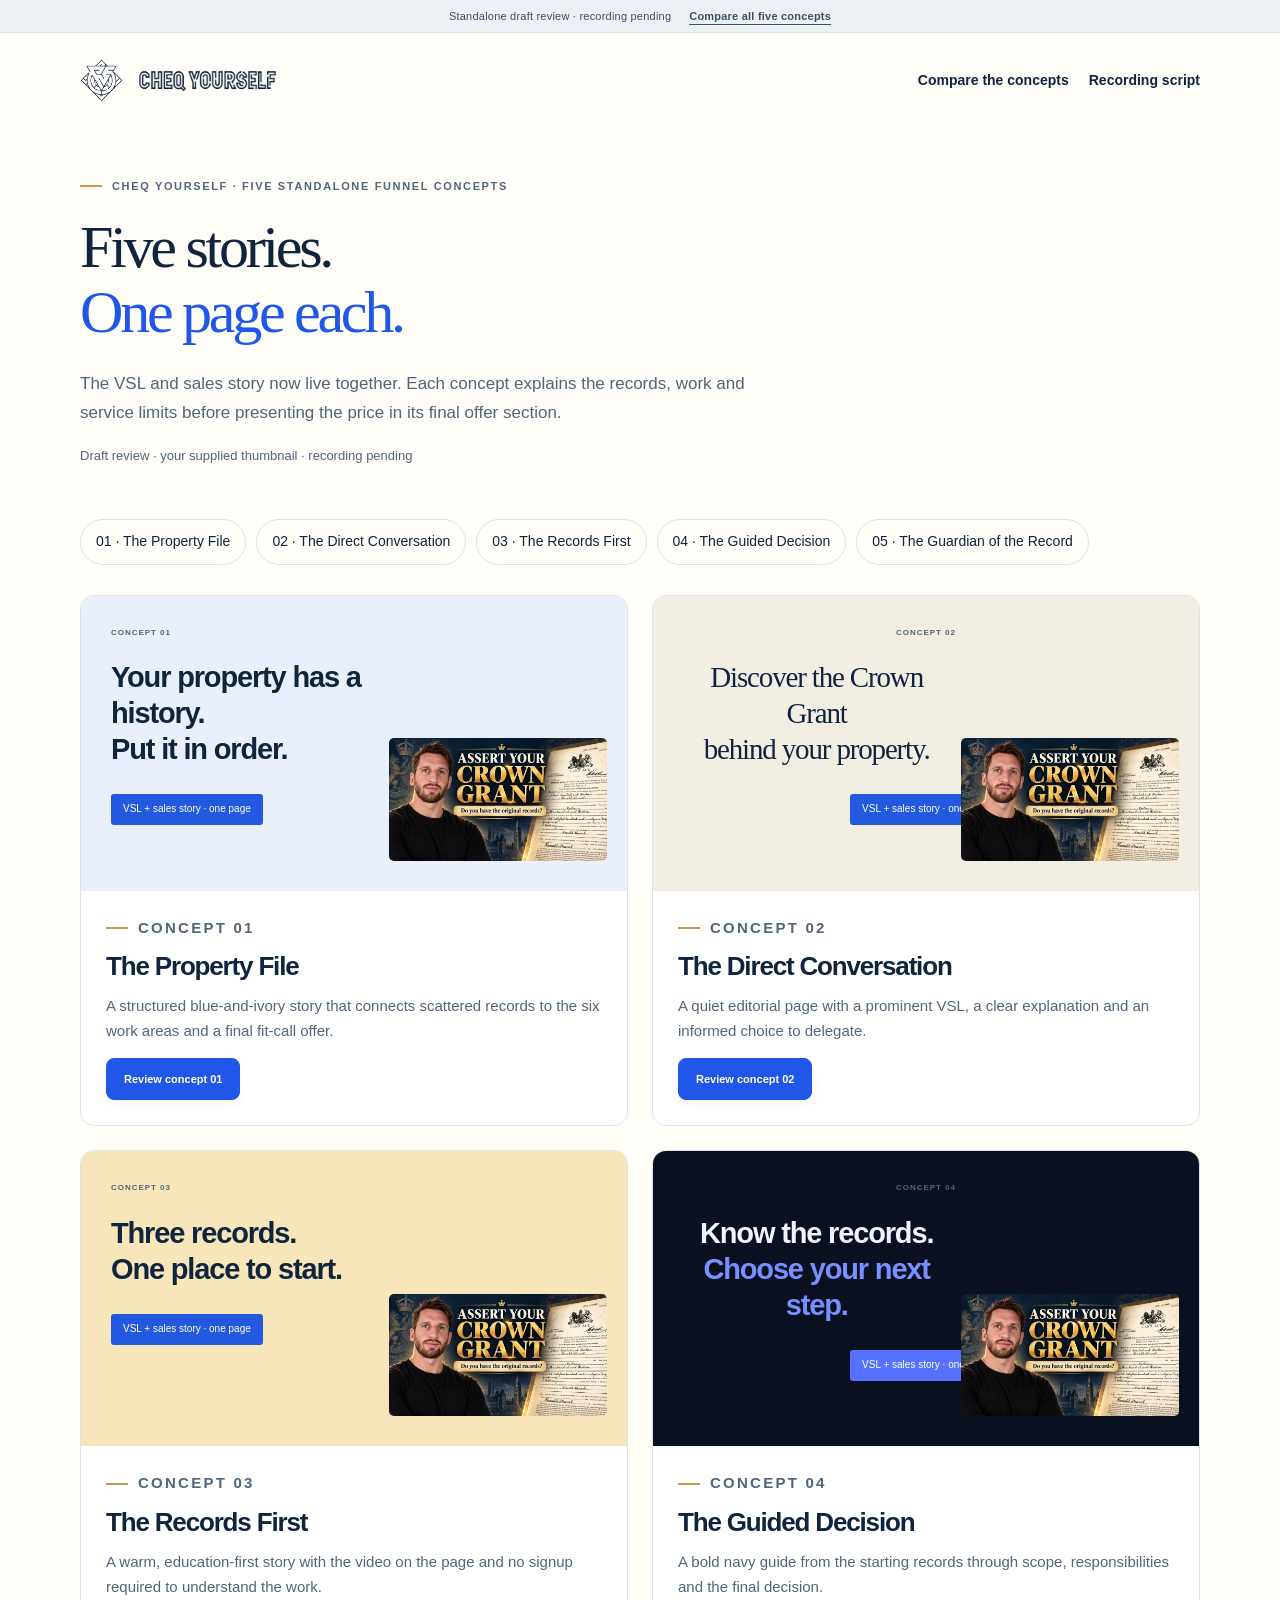
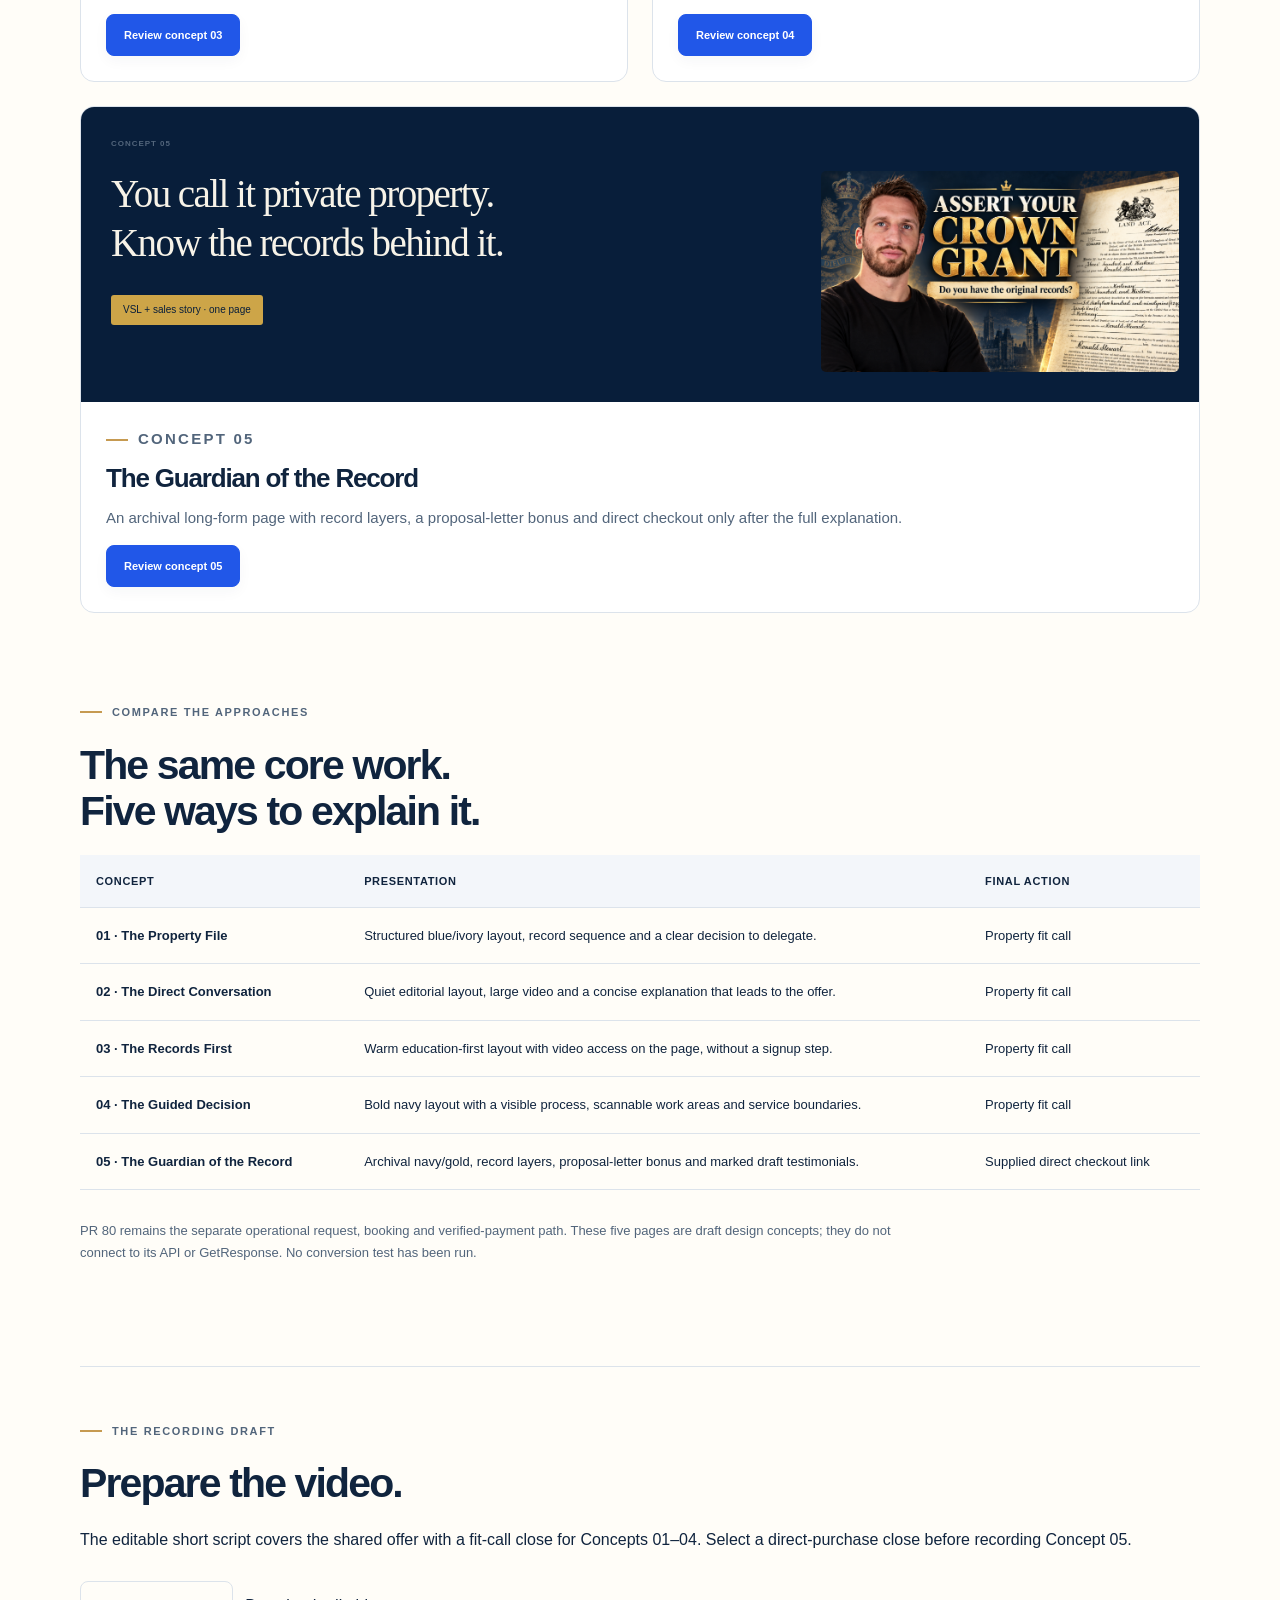
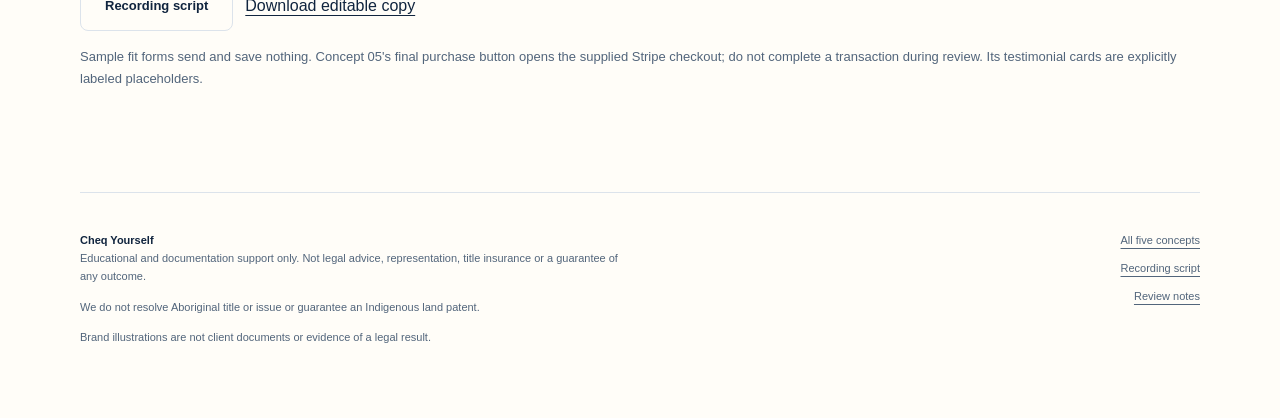
==== commit 5c7af5f5: "Replace five review concepts with combined VSL sales pages" ====
--- a/index.html
+++ b/index.html
@@ -1,16 +1,2 @@
 <!doctype html>
-<html lang="en-CA"><head><meta charset="utf-8"><meta name="viewport" content="width=device-width,initial-scale=1"><meta name="robots" content="noindex,nofollow"><meta name="referrer" content="no-referrer"><meta http-equiv="Content-Security-Policy" content="default-src 'self'; script-src 'self'; style-src 'self' 'unsafe-inline'; img-src 'self'; connect-src 'none'; frame-src 'none'; object-src 'none'; base-uri 'none'; form-action 'none'"><meta name="description" content="Cheq Yourself standalone design preview for the Assert Crown Grant Documentation Package. $1,799 CAD, reduced from $2,499."><meta property="og:title" content="Five funnel concepts | Cheq Yourself"><meta property="og:description" content="Cheq Yourself standalone design preview for the Assert Crown Grant Documentation Package. $1,799 CAD, reduced from $2,499."><title>Five funnel concepts · Cheq Yourself preview</title><link rel="icon" href="assets/brand-square.webp"><link rel="stylesheet" href="assets/site.css"><script src="assets/site.js" defer></script></head><body class="review"><a class="skip" href="#main">Skip to content</a>
-<div class="preview-bar"><span>Design preview · not connected to the website</span><a href="index.html">Compare all five concepts ↗</a></div>
-<header class="header container"><a class="brand" href="index.html" aria-label="Cheq Yourself concept review"><img class="mark" src="assets/cheq-yourself-logo.webp" alt="" width="43" height="44"><img class="wordmark" src="assets/cheq-yourself-wordmark.webp" alt="Cheq Yourself" width="147" height="33"></a><nav aria-label="Page navigation"><a href="index.html#comparison">Compare with PR 80</a><a href="script.html">Recording script</a></nav></header><section class="review-hero container"><p class="eyebrow">Cheq Yourself · Five standalone funnel concepts</p><h1>Five ways to tell<br>the same clear story.</h1><p class="lead">Explore five sales pages and their dedicated VSL pages. Concepts 01–04 invite a fit call; the new Concept 05 invites a direct purchase. Every video preview uses your supplied thumbnail.</p></section>
-<main id="main" class="container"><nav class="concept-jump" aria-label="Choose a concept"><a href="designed/index.html">01 · The Property File</a><a href="simple/index.html">02 · The Direct Conversation</a><a href="squeeze/index.html">03 · The Records First</a><a href="screenshots/index.html">04 · The Guided Decision</a><a href="archival/index.html">05 · The Guardian of the Record</a></nav><div class="review-offer"><div><p><strong>Assert Crown Grant Documentation Package</strong></p><p class="small">Six included work areas · one core package · no Trust Documentation offer</p></div><div class="price"><span class="now">$1,799 <small>CAD</small></span><span class="was">Regular price <s>$2,499 CAD</s></span><span class="save">Save $700 CAD</span><span class="unit">One payment · per property · written scope and applicable taxes confirmed before payment</span></div></div><div class="concept-grid"><article class="concept-card"><div class="concept-art art-designed"><div><p>THE PROPERTY FILE</p><h3>Your property<br>has a history.</h3><span class="art-btn">Check my property’s fit ↗</span></div><img src="assets/land-records-hero.webp" alt="" width="960" height="600"></div><div><p class="eyebrow">Concept 01 · ig-bundle-vsl-designed.html</p><h2>The Property File</h2><p>A visual, structured sales page with a clear scope and repeated fit-call invitations.</p><div class="actions"><a class="btn" href="designed/index.html">Open sales page</a><a class="btn secondary" href="designed/watch.html">Open VSL page</a></div></div></article><article class="concept-card"><div class="concept-art art-simple"><p>A DIRECT CONVERSATION</p><h3>Discover the Crown Grant<br>behind your property.</h3><div class="art-video">▷</div><span class="art-btn">Check my property’s fit ↗</span></div><div><p class="eyebrow">Concept 02 · ig-bundle-vsl-simple.html</p><h2>The Direct Conversation</h2><p>A focused video-first page for visitors who want a straightforward explanation.</p><div class="actions"><a class="btn" href="simple/index.html">Open sales page</a><a class="btn secondary" href="simple/watch.html">Open VSL page</a></div></div></article><article class="concept-card"><div class="concept-art art-squeeze"><div><p>RECORDS FIRST</p><h3>Three records.<br>One start.</h3></div><div class="art-form"><p>THE OVERVIEW</p><span></span><span></span><span class="art-btn">See where to start ↗</span></div></div><div><p class="eyebrow">Concept 03 · ig-bundle-squeeze.html</p><h2>The Records First</h2><p>An overview invitation that separates optional follow-up from access to the video.</p><div class="actions"><a class="btn" href="squeeze/index.html">Open sales page</a><a class="btn secondary" href="squeeze/watch.html">Open VSL page</a></div></div></article><article class="concept-card"><div class="concept-art art-screenshots"><p>THE GUIDED DECISION</p><h3>Know the records.<br><em>Choose your next step.</em></h3><span class="art-btn">Check my property’s fit ↗</span></div><div><p class="eyebrow">Concept 04 · Attached website screenshots</p><h2>The Guided Decision</h2><p>A bold, dark, mobile-friendly page with steps, eligibility and expandable questions.</p><div class="actions"><a class="btn" href="screenshots/index.html">Open sales page</a><a class="btn secondary" href="screenshots/watch.html">Open VSL page</a></div></div></article><article class="concept-card"><div class="concept-art art-archival"><p>THE GUARDIAN OF THE RECORD</p><h3>You call it<br>private property.</h3><img src="assets/vsl-video-thumbnail.png" alt="" width="1672" height="941"><span class="art-btn">ASSERT MY CROWN GRANT NOW</span></div><div><p class="eyebrow">Concept 05 · October 7 sales-page build brief</p><h2>The Guardian of the Record</h2><p>A premium long-form explanation with a direct purchase invitation, a three-layer record diagram and a free-webinar alternative.</p><div class="actions"><a class="btn" href="archival/index.html">Open sales page</a><a class="btn secondary" href="archival/watch.html">Open VSL page</a></div></div></article></div>
-<section class="section"><div class="section-head"><div><p class="eyebrow">The recording draft</p><h2>Ready for the camera.</h2></div><p>The existing short script covers the shared core offer and ends with a fit-call invitation. Concept 05 uses a direct-purchase close, to be selected before recording.</p></div><a class="btn" href="script.html">Open the recording script</a><a class="btn secondary" href="vsl-script.md" download>Download editable Markdown</a></section>
-<section class="section" id="comparison"><p class="eyebrow">Comparison with PR 80</p><h2>Design choices versus<br>the existing five-page path.</h2><p class="lead">PR 80 contains the operational overview, watch, fit, next-step and payment-status pages. These new concepts explore how the sales message is presented before choosing a design to integrate.</p>
-<div class="table-scroll"><table><thead><tr><th>Page / concept</th><th>Best use</th><th>Main emphasis</th><th>Integration status</th></tr></thead><tbody>
-<tr><td><strong>PR 80 · five pages</strong></td><td>Operational funnel with request, suppression, staff approval and verified payment.</td><td>Detailed scope and carefully separated request, booking and payment states.</td><td>Existing implementation; launch settings and provider configuration still gated.</td></tr>
-<tr><td><strong>01 · The Property File</strong></td><td>Visitors who benefit from seeing the package structure.</td><td>Records, six work areas, DIY versus delegation, repeated fit invitations.</td><td>Standalone visual and interaction preview.</td></tr>
-<tr><td><strong>02 · The Direct Conversation</strong></td><td>Visitors arriving with context and ready to watch.</td><td>Video and a short, calm explanation with the offer immediately visible.</td><td>Standalone visual and interaction preview.</td></tr>
-<tr><td><strong>03 · The Records First</strong></td><td>Visitors who need an educational starting point.</td><td>Overview invitation, optional consent and an ungated route to the video.</td><td>Signup simulation only; no GetResponse enrollment.</td></tr>
-<tr><td><strong>04 · The Guided Decision</strong></td><td>Visitors needing more explanation, especially on mobile.</td><td>Bold video hero, steps, eligibility cards and expanded questions.</td><td>Standalone visual and interaction preview.</td></tr>
-<tr><td><strong>05 · The Guardian of the Record</strong></td><td>Visitors considering direct purchase after a full explanation.</td><td>Archival navy/gold, three record layers, owner-supplied value estimates, proposal-letter bonus and draft testimonial cards.</td><td>Supplied external checkout/webinar links; no fit-call step or integrated intake.</td></tr>
-</tbody></table></div><div class="notes"><p><strong>Recommended starting design: 01.</strong> It gives the six work areas room to breathe and makes the choice to delegate clear. Use 02 when traffic already knows the offer; 03 for an overview-first campaign; 04 for a longer mobile explanation. These are design judgments, not conversion test results.</p></div></section>
-<section class="section"><p class="eyebrow">What these previews do</p><h2>Review the story and the flow.</h2><p class="lead">Use sample details for the local fit forms and overview invitation. They send and save nothing. Video buttons explain that the recording is pending. Concept 05 purchase buttons open the supplied external Stripe checkout; review the design without completing a transaction.</p><p class="small">The testimonial cards in Concept 05 are explicitly marked placeholders for this draft review. They are not client endorsements. No website routes, menus or production deployment settings are changed by this package.</p></section></main><footer class="footer container"><div><strong>Cheq Yourself</strong><p>Educational and documentation support only. Not legal advice, representation, title insurance or a guarantee of any outcome.</p><p>We do not resolve Aboriginal title or issue or guarantee an Indigenous land patent.</p><p>These standalone concepts use existing Cheq Yourself artwork. Illustrations are not client documents or evidence of a legal result.</p></div><div class="footer-links"><a href="index.html">All five concepts</a><a href="script.html">The recording script</a><a href="README.md">Preview and configuration notes</a></div></footer></body></html>
+<html lang="en-CA"><head><meta charset="utf-8"><meta name="viewport" content="width=device-width,initial-scale=1"><meta name="robots" content="noindex,nofollow"><meta name="referrer" content="no-referrer"><meta http-equiv="Content-Security-Policy" content="default-src 'self'; script-src 'self'; style-src 'self' 'unsafe-inline'; img-src 'self'; connect-src 'none'; frame-src 'none'; object-src 'none'; base-uri 'none'; form-action 'none'"><meta name="description" content="Trace the records behind your Canadian property and explore the Assert Crown Grant Documentation Package with Cheq Yourself. Watch the overview, understand the work and decide your next step."><meta property="og:title" content="Five single-page funnels | Cheq Yourself"><meta property="og:description" content="Trace the records behind your Canadian property and explore the Assert Crown Grant Documentation Package with Cheq Yourself. Watch the overview, understand the work and decide your next step."><title>Five single-page funnels · Cheq Yourself preview</title><link rel="icon" href="assets/brand-square.webp"><link rel="stylesheet" href="assets/site.css"><script src="assets/site.js" defer></script></head><body class="review"><a class="skip" href="#main">Skip to content</a><div class="preview-bar"><span>Standalone draft review · recording pending</span><a href="index.html">Compare all five concepts</a></div><header class="header container"><a class="brand" href="index.html" aria-label="Cheq Yourself concept review"><img class="mark" src="assets/cheq-yourself-logo.webp" alt="" width="43" height="44"><img class="wordmark" src="assets/cheq-yourself-wordmark.webp" alt="Cheq Yourself" width="147" height="33"></a><nav aria-label="Page navigation"><a href="index.html#comparison">Compare the concepts</a><a href="script.html">Recording script</a></nav></header><section class="review-hero container"><p class="eyebrow">Cheq Yourself · Five standalone funnel concepts</p><h1>Five stories.<br><em>One page each.</em></h1><p class="lead">The VSL and sales story now live together. Each concept explains the records, work and service limits before presenting the price in its final offer section.</p><p class="small">Draft review · your supplied thumbnail · recording pending</p></section><main id="main" class="container"><nav class="concept-jump" aria-label="Choose a concept"><a href="designed/index.html">01 · The Property File</a><a href="simple/index.html">02 · The Direct Conversation</a><a href="squeeze/index.html">03 · The Records First</a><a href="screenshots/index.html">04 · The Guided Decision</a><a href="archival/index.html">05 · The Guardian of the Record</a></nav><div class="concept-grid"><article class="concept-card"><div class="concept-art art-designed unified-art"><p>CONCEPT 01</p><h3>Your property has a history.<br><em>Put it in order.</em></h3><img src="assets/vsl-video-thumbnail.png" alt="" width="1672" height="941"><span class="art-btn">VSL + sales story · one page</span></div><div><p class="eyebrow">Concept 01</p><h2>The Property File</h2><p>A structured blue-and-ivory story that connects scattered records to the six work areas and a final fit-call offer.</p><a class="btn" href="designed/index.html">Review concept 01</a></div></article><article class="concept-card"><div class="concept-art art-simple unified-art"><p>CONCEPT 02</p><h3>Discover the Crown Grant<br><em>behind your property.</em></h3><img src="assets/vsl-video-thumbnail.png" alt="" width="1672" height="941"><span class="art-btn">VSL + sales story · one page</span></div><div><p class="eyebrow">Concept 02</p><h2>The Direct Conversation</h2><p>A quiet editorial page with a prominent VSL, a clear explanation and an informed choice to delegate.</p><a class="btn" href="simple/index.html">Review concept 02</a></div></article><article class="concept-card"><div class="concept-art art-squeeze unified-art"><p>CONCEPT 03</p><h3>Three records.<br><em>One place to start.</em></h3><img src="assets/vsl-video-thumbnail.png" alt="" width="1672" height="941"><span class="art-btn">VSL + sales story · one page</span></div><div><p class="eyebrow">Concept 03</p><h2>The Records First</h2><p>A warm, education-first story with the video on the page and no signup required to understand the work.</p><a class="btn" href="squeeze/index.html">Review concept 03</a></div></article><article class="concept-card"><div class="concept-art art-screenshots unified-art"><p>CONCEPT 04</p><h3>Know the records.<br><em>Choose your next step.</em></h3><img src="assets/vsl-video-thumbnail.png" alt="" width="1672" height="941"><span class="art-btn">VSL + sales story · one page</span></div><div><p class="eyebrow">Concept 04</p><h2>The Guided Decision</h2><p>A bold navy guide from the starting records through scope, responsibilities and the final decision.</p><a class="btn" href="screenshots/index.html">Review concept 04</a></div></article><article class="concept-card"><div class="concept-art art-archival unified-art"><p>CONCEPT 05</p><h3>You call it private property.<br><em>Know the records behind it.</em></h3><img src="assets/vsl-video-thumbnail.png" alt="" width="1672" height="941"><span class="art-btn">VSL + sales story · one page</span></div><div><p class="eyebrow">Concept 05</p><h2>The Guardian of the Record</h2><p>An archival long-form page with record layers, a proposal-letter bonus and direct checkout only after the full explanation.</p><a class="btn" href="archival/index.html">Review concept 05</a></div></article></div><section class="section" id="comparison"><p class="eyebrow">Compare the approaches</p><h2>The same core work.<br>Five ways to explain it.</h2><div class="table-scroll"><table><thead><tr><th>Concept</th><th>Presentation</th><th>Final action</th></tr></thead><tbody><tr><td><strong>01 · The Property File</strong></td><td>Structured blue/ivory layout, record sequence and a clear decision to delegate.</td><td>Property fit call</td></tr><tr><td><strong>02 · The Direct Conversation</strong></td><td>Quiet editorial layout, large video and a concise explanation that leads to the offer.</td><td>Property fit call</td></tr><tr><td><strong>03 · The Records First</strong></td><td>Warm education-first layout with video access on the page, without a signup step.</td><td>Property fit call</td></tr><tr><td><strong>04 · The Guided Decision</strong></td><td>Bold navy layout with a visible process, scannable work areas and service boundaries.</td><td>Property fit call</td></tr><tr><td><strong>05 · The Guardian of the Record</strong></td><td>Archival navy/gold, record layers, proposal-letter bonus and marked draft testimonials.</td><td>Supplied direct checkout link</td></tr></tbody></table></div><p class="small comparison-note">PR 80 remains the separate operational request, booking and verified-payment path. These five pages are draft design concepts; they do not connect to its API or GetResponse. No conversion test has been run.</p></section><section class="section recording-notes"><p class="eyebrow">The recording draft</p><h2>Prepare the video.</h2><p>The editable short script covers the shared offer with a fit-call close for Concepts 01–04. Select a direct-purchase close before recording Concept 05.</p><div class="actions"><a class="btn secondary" href="script.html">Recording script</a><a href="vsl-script.md" download>Download editable copy</a></div><p class="small">Sample fit forms send and save nothing. Concept 05's final purchase button opens the supplied Stripe checkout; do not complete a transaction during review. Its testimonial cards are explicitly labeled placeholders.</p></section></main><footer class="footer container"><div><strong>Cheq Yourself</strong><p>Educational and documentation support only. Not legal advice, representation, title insurance or a guarantee of any outcome.</p><p>We do not resolve Aboriginal title or issue or guarantee an Indigenous land patent.</p><p>Brand illustrations are not client documents or evidence of a legal result.</p></div><div class="footer-links"><a href="index.html">All five concepts</a><a href="script.html">Recording script</a><a href="README.md">Review notes</a></div></footer></body></html>
--- a/assets/site.css
+++ b/assets/site.css
@@ -528,3 +528,193 @@
 }
 @media(prefers-reduced-motion:no-preference){.record-layer[open] p{animation:record-reveal .25s ease-out}@keyframes record-reveal{from{opacity:0;transform:translateY(5px)}to{opacity:1;transform:none}}}
 @media print{.archival-header,.mobile-purchase{display:none}}
+
+/* Single-page stories: overview first, one complete offer after the explanation. */
+.header nav{font-size:14px}
+.funnel-hero{padding-block:55px 76px}
+.hero-split{display:grid;grid-template-columns:1fr 1.15fr;gap:24px 50px;align-items:center}
+.funnel-hero h1{font-size:clamp(40px,4.8vw,66px);line-height:1.1}
+.funnel-hero .lead{font-size:18px}
+.funnel-hero-player{min-width:0}
+.player-kicker{font-size:13px;font-weight:700;color:var(--muted);margin-bottom:14px}
+.hero-points{display:flex;flex-wrap:wrap;gap:7px 18px;margin-top:25px}
+.hero-points span{font-size:12px;color:var(--muted);border-bottom:1px solid var(--line);padding-bottom:5px}
+.hero-onward{grid-column:1/-1}
+.story-link{display:inline-flex;align-items:center;gap:22px;text-decoration:none;font-size:14px;font-weight:700;padding-block:12px;border-bottom:1px solid var(--brand)}
+.story-link:hover{color:var(--accent)}
+.hero-centered{text-align:center}
+.hero-centered .funnel-hero-copy{max-width:870px;margin-inline:auto}
+.hero-centered .eyebrow{justify-content:center}
+.hero-centered .lead{max-width:680px;margin-inline:auto}
+.hero-centered .hero-points{justify-content:center}
+.hero-centered .funnel-hero-player{max-width:900px;margin:38px auto 20px;text-align:left}
+.funnel-section{border-top:1px solid var(--line)}
+.funnel-tint{background:var(--canvas)}
+.funnel-heading{max-width:760px;margin-bottom:35px}
+.funnel-heading h2{font-size:clamp(32px,3.4vw,47px);line-height:1.18;margin-bottom:0}
+.funnel-heading h2 em,.funnel-offer h2 em{font-style:normal;color:var(--accent)}
+.funnel-section p,.funnel-section li{font-size:16px}
+.funnel-section p{color:var(--muted)}
+.funnel-section>.container>.lead{max-width:740px}
+.funnel-benefits{display:grid;grid-template-columns:repeat(3,1fr);gap:28px;margin-top:40px}
+.funnel-benefits article{border-top:1px solid var(--line);padding-top:25px}
+.funnel-benefits p{margin-bottom:0}
+.funnel-record-path{display:flex;flex-wrap:wrap;gap:10px;list-style:none;padding:0;margin-block:32px}
+.funnel-record-path li{border:1px solid var(--line);border-radius:6px;padding:9px 14px;font-size:13px}
+.funnel-process{display:grid;grid-template-columns:repeat(4,1fr);gap:25px}
+.funnel-process article{border-left:2px solid var(--brand);padding-left:22px}
+.funnel-process h3{font-size:19px}
+.funnel-process p{margin-bottom:0;font-size:15px}
+.funnel-section .scope-card h3{font-size:19px}
+.funnel-section .scope-card p{font-size:15px}
+.funnel-section .record p,.funnel-section .policy-item p{font-size:15px}
+.funnel-note{border-left:3px solid var(--brand);background:var(--canvas);padding:25px 30px;margin-top:32px}
+.funnel-note p{margin:8px 0 0;max-width:850px}
+.funnel-choice{display:grid;grid-template-columns:1fr 1fr;gap:24px;margin-bottom:26px}
+.funnel-choice article{border:1px solid var(--line);background:var(--surface);border-radius:var(--radius);padding:32px}
+.funnel-choice ul{padding-left:20px;color:var(--muted);margin-bottom:0}
+.funnel-choice li{padding-block:5px}
+.funnel-choice .eyebrow{font-size:12px}
+.funnel-section .faq{max-width:850px}
+.funnel-section .faq summary{font-size:17px;min-height:44px;align-items:center}
+.funnel-section .faq p{font-size:16px}
+.funnel-section .faq details:first-child{border-top:1px solid var(--line)}
+.policy-note,.comparison-note{margin-top:30px;max-width:850px}
+.funnel-offer{background:var(--ink);color:var(--paper);border-top:1px solid var(--line)}
+.offer-layout{display:grid;grid-template-columns:1fr .95fr;gap:70px;align-items:start}
+.funnel-offer .eyebrow,.funnel-offer .lead{color:#c9d5e6}
+.funnel-offer h2 em{color:#e7c487}
+.offer-layout>div>p{max-width:530px}
+.offer-card{background:var(--paper);color:var(--ink);border:1px solid var(--line);border-radius:var(--radius);padding:38px}
+.offer-card h3{font-size:27px;line-height:1.25}
+.offer-card .eyebrow{color:var(--muted)}
+.offer-card .price{margin-block:28px}
+.offer-card .price .now{font-size:52px}
+.offer-card .was,.offer-card .save,.offer-card .price small{font-size:14px}
+.offer-card .price .unit{font-size:13px}
+.offer-summary{list-style:none;padding:0;margin-block:26px;color:var(--muted);font-size:15px}
+.offer-summary li{padding-block:9px;border-bottom:1px solid var(--line)}
+.offer-summary li:before{content:'✓';color:var(--brand);margin-right:10px}
+.offer-card .btn{width:100%;font-size:15px;margin-bottom:20px}
+.offer-card .small{font-size:14px}
+.offer-card .micro{font-size:12px;margin-bottom:0}
+.offer-art{max-width:240px;margin:25px 0 0}
+.offer-art img{width:100%;display:block}
+.offer-art figcaption{font-size:11px;color:#bac9dd;line-height:1.5;margin-top:8px}
+.simple .funnel-hero h1{font-size:clamp(40px,5vw,68px)}
+.simple .funnel-section>.container{max-width:860px}
+.simple .funnel-heading h2{font-size:clamp(32px,4vw,47px)}
+.simple .funnel-benefits{gap:25px}
+.simple .funnel-process{grid-template-columns:1fr 1fr;gap:32px}
+.simple .funnel-offer{background:#eee6d8;color:var(--ink)}
+.simple .funnel-offer .eyebrow,.simple .funnel-offer .lead{color:var(--muted)}
+.simple .funnel-offer h2 em{color:#785512}
+.simple .offer-art figcaption{color:var(--muted)}
+.simple .offer-card{text-align:left}
+.simple .offer-card .price{justify-content:flex-start}
+.squeeze .funnel-hero-wrap{background:#f6edda}
+.squeeze .funnel-hero h1{font-family:Georgia,serif;font-weight:400}
+.squeeze .funnel-hero h1 em,.squeeze .funnel-heading h2 em{color:#86611e}
+.squeeze .hero-split{grid-template-columns:.9fr 1.1fr}
+.squeeze .funnel-hero-player{padding:24px;background:#fffdf8;border:1px solid var(--line);box-shadow:0 18px 55px #74613517;border-radius:16px}
+.squeeze .offer-card .btn{background:var(--brand);border-color:var(--brand);color:#10243e}
+.screenshots .funnel-hero h1{font-weight:800}
+.screenshots .funnel-heading{text-align:center;margin-inline:auto}
+.screenshots .funnel-heading .eyebrow{justify-content:center}
+.screenshots .funnel-section>.container>.lead{margin-inline:auto;text-align:center}
+.screenshots .funnel-process{grid-template-columns:1fr 1fr;gap:18px}
+.screenshots .funnel-process article{background:var(--surface);border:1px solid var(--line);border-radius:var(--radius);padding:28px}
+.screenshots .funnel-offer{background:#10172d;color:var(--ink)}
+.screenshots .funnel-offer h2 em{color:#9dadff}
+.screenshots .offer-card{background:#18223e;color:var(--ink);border-color:#5472ff80}
+.screenshots .offer-card .price .now{color:#fff}
+.archival-header{position:static;backdrop-filter:none}
+.archival-header nav a{font-size:14px;text-decoration:none;padding-block:10px}
+.archival .archive-hero{padding-block:50px 70px}
+.archival .archive-hero h1{font-size:clamp(42px,5.1vw,68px)}
+.archive-hero-video{position:static}
+.archive-value-rows{min-width:0}
+.archival .archive-final-offer{margin:0;position:static}
+.archival .archive-final-offer h3{font-size:29px}
+.archival .archive-final-offer .price .now{font-size:54px}
+.archival .archive-final-offer .btn{width:100%}
+.archival .archive-final-offer .small{font-size:14px}
+.archival .archive-final-offer .micro{font-size:13px}
+.archival .archive-value{grid-template-columns:1.15fr 1fr;gap:45px;margin-block:40px}
+.archival .player-kicker{font-size:14px;color:var(--brand)}
+.archival .footer{padding-bottom:65px}
+.concept-art.unified-art{display:block;position:relative;height:295px;padding:30px}
+.concept-art.unified-art h3{max-width:55%;font-size:29px}
+.concept-art.unified-art h3 em{font-style:normal}
+.concept-art.unified-art img{position:absolute;width:40%;height:auto;max-width:none;right:20px;bottom:30px;object-fit:contain;margin:0;border-radius:5px;opacity:1}
+.concept-art.unified-art .art-btn{display:inline-block;max-width:53%;font-size:10px;white-space:normal;margin-top:15px}
+.art-simple.unified-art{background:#f3eee4}
+.art-squeeze.unified-art{background:#f6e6b9}
+.art-screenshots.unified-art h3{max-width:55%}
+.concept-card:last-child:nth-child(odd) .unified-art h3{font-size:39px;max-width:60%}
+.concept-card:last-child:nth-child(odd) .unified-art img{width:32%;max-width:360px}
+.concept-card>div:last-child p{font-size:15px}
+.review .review-hero h1 em{font-style:normal;color:var(--accent)}
+.recording-notes{border-top:1px solid var(--line);padding-top:55px}
+@media(max-width:1000px){
+ .hero-split,.squeeze .hero-split{grid-template-columns:1fr 1fr;gap:30px}
+ .funnel-hero h1{font-size:46px}
+ .funnel-process{grid-template-columns:1fr 1fr;gap:32px}
+ .offer-layout{gap:35px}
+ .offer-card{padding:28px}
+ .concept-art.unified-art h3{font-size:26px}
+}
+@media(max-width:700px){
+ .header{padding-block:20px;gap:14px}
+ .header nav{gap:16px;font-size:12px}
+ .header nav a:first-child{display:inline}
+ .header .mark{width:31px;height:32px}
+ .header .wordmark{width:116px}
+ .funnel-hero{padding-block:30px 45px}
+ .hero-split,.squeeze .hero-split{grid-template-columns:1fr;gap:25px}
+ .funnel-hero h1,.simple .funnel-hero h1{font-size:clamp(38px,9vw,48px)}
+ .funnel-hero .lead{font-size:17px}
+ .hero-points{margin-top:16px;gap:8px 14px}
+ .hero-points span{font-size:11px}
+ .hero-centered .funnel-hero-player{margin-top:28px}
+ .hero-onward{margin-top:0}
+ .funnel-benefits,.funnel-process,.simple .funnel-process,.screenshots .funnel-process,.funnel-choice,.offer-layout{grid-template-columns:1fr}
+ .funnel-heading{margin-bottom:28px}
+ .funnel-heading h2{font-size:34px}
+ .funnel-section{padding-block:55px}
+ .funnel-choice article{padding:25px}
+ .funnel-note{padding:23px}
+ .funnel-section .scope-grid{grid-template-columns:1fr}
+ .funnel-section .scope-card{padding:25px}
+ .simple .funnel-section .scope-card{padding-inline:0}
+ .funnel-section .records{grid-template-columns:1fr}
+ .funnel-record-path{gap:7px}
+ .funnel-record-path li{font-size:12px;padding:8px 10px}
+ .funnel-offer{padding-block:55px}
+ .offer-card .price .now{font-size:48px}
+ .offer-art{max-width:150px}
+ .squeeze .funnel-hero-player{padding:16px}
+ .archival-header nav{gap:16px}
+ .archival-header nav a{font-size:12px}
+ .archival-header .wordmark{display:block;width:110px}
+ .archival .archive-hero{padding-block:30px 50px}
+ .archival .archive-value{grid-template-columns:1fr;gap:28px}
+ .archival .archive-final-offer{padding:26px}
+ .archival .archive-final-offer .price .now{font-size:48px}
+ .archival .footer{padding-bottom:50px}
+ .concept-art.unified-art{height:255px;padding:24px}
+ .concept-art.unified-art h3,.concept-card:last-child:nth-child(odd) .unified-art h3{font-size:26px;max-width:54%}
+ .concept-art.unified-art img,.concept-card:last-child:nth-child(odd) .unified-art img{width:39%;right:15px;bottom:25px}
+ .concept-art.unified-art .art-btn{font-size:9px;max-width:56%;padding:8px}
+}
+@media(max-width:370px){
+ .header .wordmark{width:100px}
+ .header .brand{gap:6px}
+ .header nav{gap:12px;font-size:11px}
+ .archival-header .wordmark{width:90px}
+ .archival-header nav{gap:12px}
+ .archival-header nav a{font-size:11px}
+ .funnel-hero h1,.simple .funnel-hero h1{font-size:37px}
+ .offer-card{padding:24px}
+ .concept-art.unified-art h3,.concept-card:last-child:nth-child(odd) .unified-art h3{font-size:24px}
+}
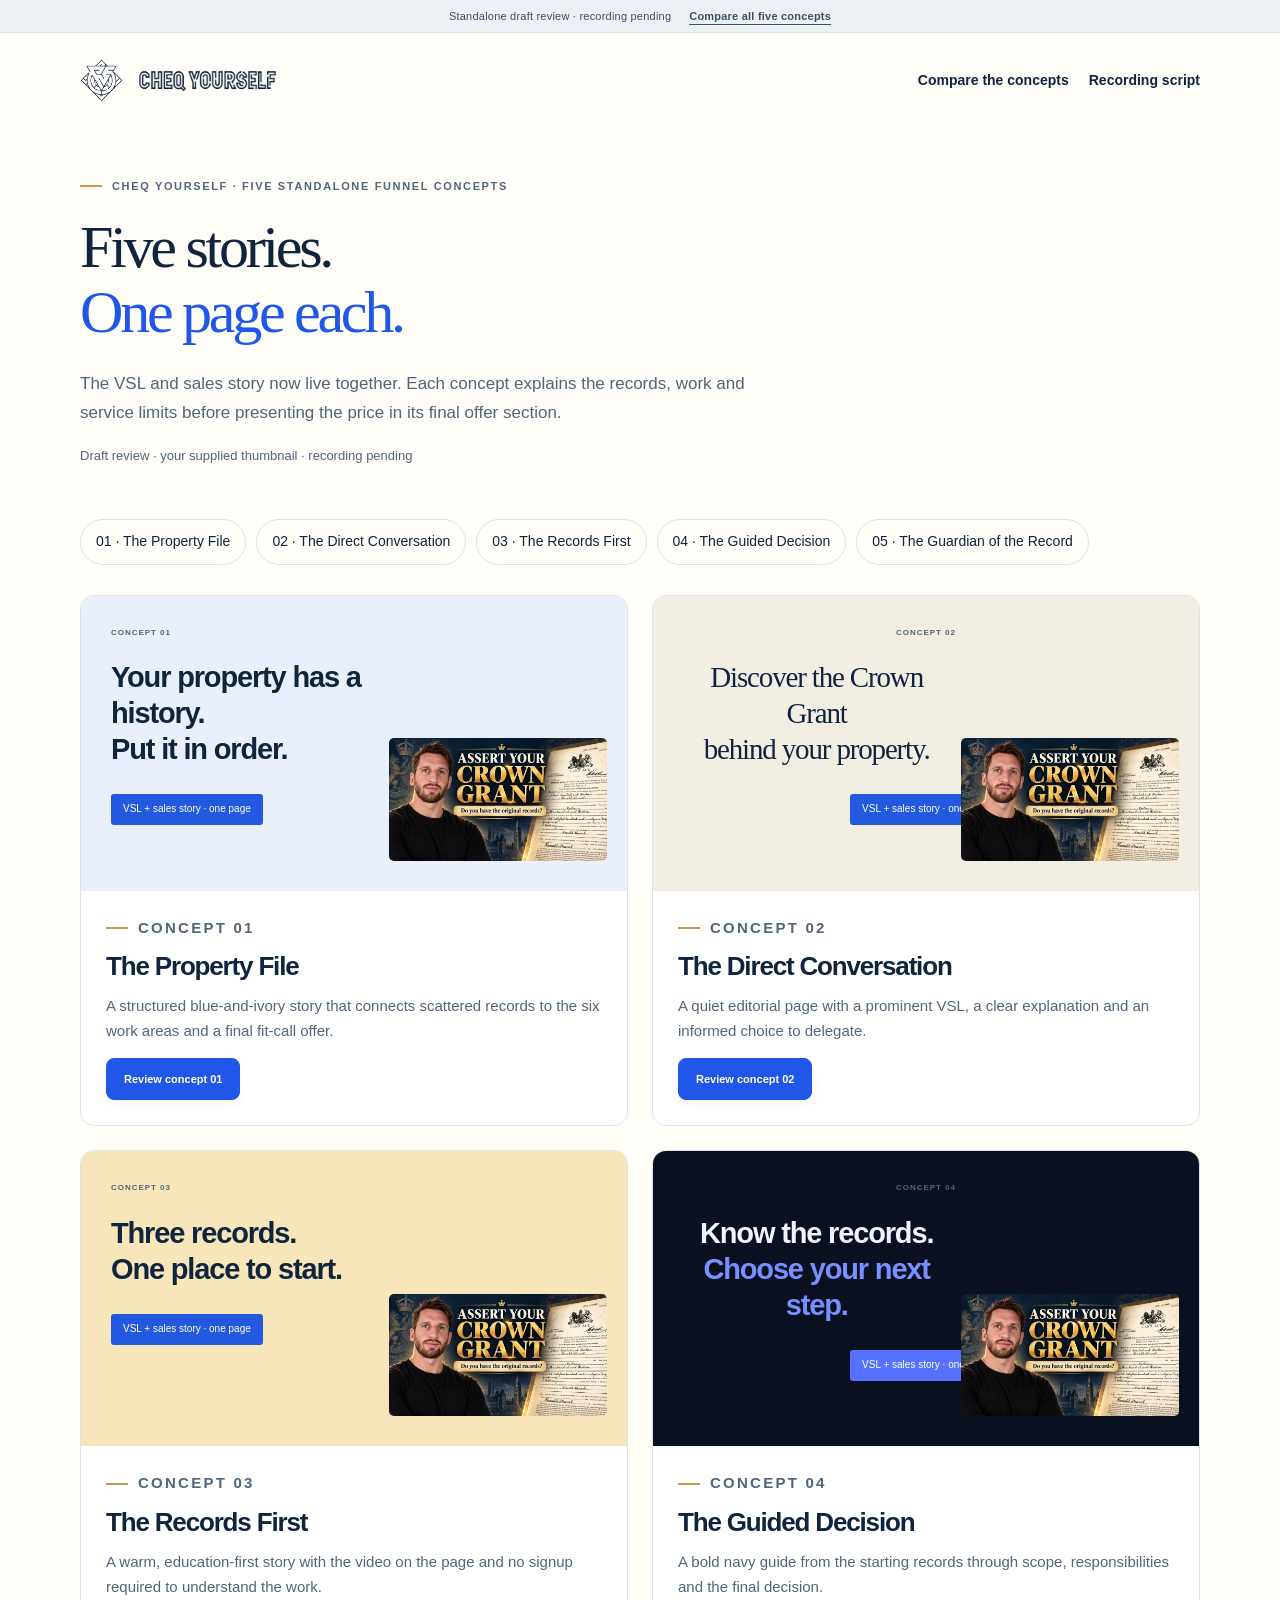
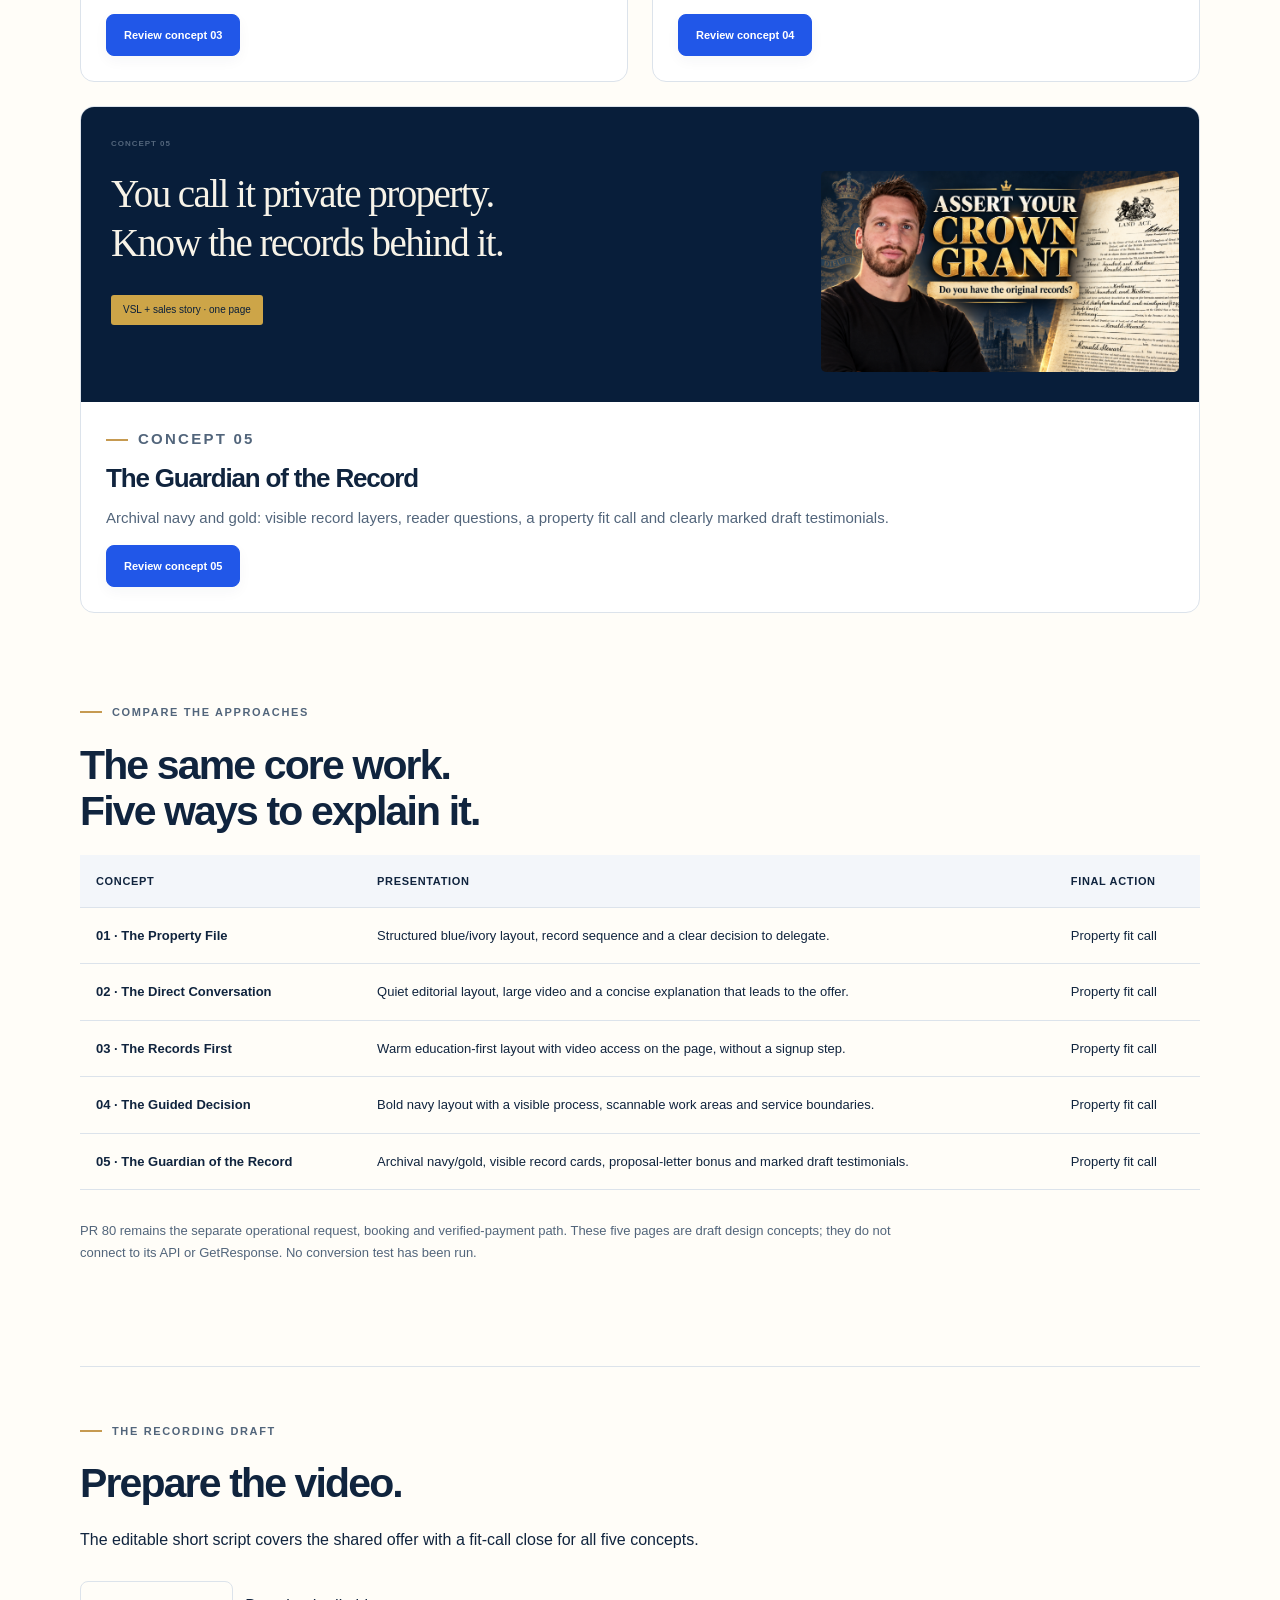
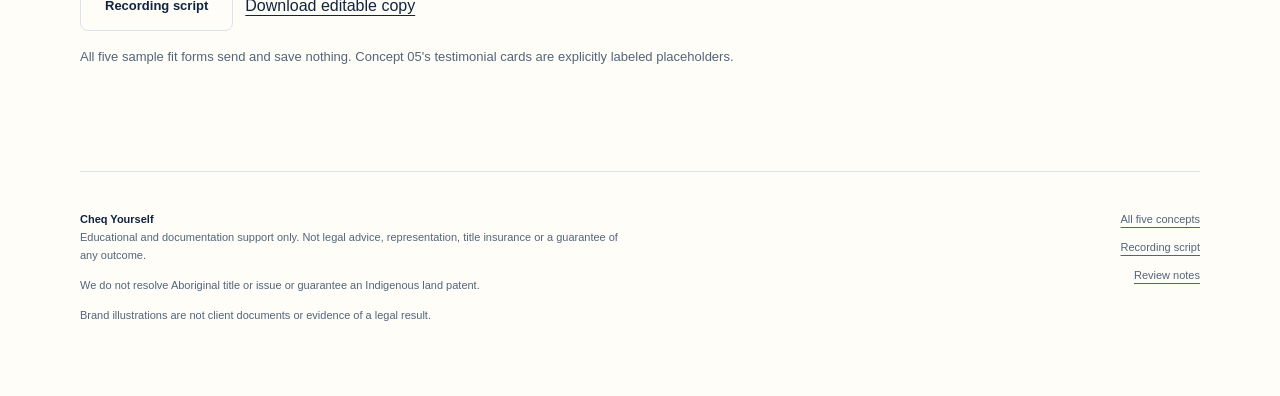
==== commit e166aa70: "Refresh all five draft funnels with visible records and property fit calls Signed-off-by: constituti" ====
--- a/index.html
+++ b/index.html
@@ -1,2 +1,2 @@
 <!doctype html>
-<html lang="en-CA"><head><meta charset="utf-8"><meta name="viewport" content="width=device-width,initial-scale=1"><meta name="robots" content="noindex,nofollow"><meta name="referrer" content="no-referrer"><meta http-equiv="Content-Security-Policy" content="default-src 'self'; script-src 'self'; style-src 'self' 'unsafe-inline'; img-src 'self'; connect-src 'none'; frame-src 'none'; object-src 'none'; base-uri 'none'; form-action 'none'"><meta name="description" content="Trace the records behind your Canadian property and explore the Assert Crown Grant Documentation Package with Cheq Yourself. Watch the overview, understand the work and decide your next step."><meta property="og:title" content="Five single-page funnels | Cheq Yourself"><meta property="og:description" content="Trace the records behind your Canadian property and explore the Assert Crown Grant Documentation Package with Cheq Yourself. Watch the overview, understand the work and decide your next step."><title>Five single-page funnels · Cheq Yourself preview</title><link rel="icon" href="assets/brand-square.webp"><link rel="stylesheet" href="assets/site.css"><script src="assets/site.js" defer></script></head><body class="review"><a class="skip" href="#main">Skip to content</a><div class="preview-bar"><span>Standalone draft review · recording pending</span><a href="index.html">Compare all five concepts</a></div><header class="header container"><a class="brand" href="index.html" aria-label="Cheq Yourself concept review"><img class="mark" src="assets/cheq-yourself-logo.webp" alt="" width="43" height="44"><img class="wordmark" src="assets/cheq-yourself-wordmark.webp" alt="Cheq Yourself" width="147" height="33"></a><nav aria-label="Page navigation"><a href="index.html#comparison">Compare the concepts</a><a href="script.html">Recording script</a></nav></header><section class="review-hero container"><p class="eyebrow">Cheq Yourself · Five standalone funnel concepts</p><h1>Five stories.<br><em>One page each.</em></h1><p class="lead">The VSL and sales story now live together. Each concept explains the records, work and service limits before presenting the price in its final offer section.</p><p class="small">Draft review · your supplied thumbnail · recording pending</p></section><main id="main" class="container"><nav class="concept-jump" aria-label="Choose a concept"><a href="designed/index.html">01 · The Property File</a><a href="simple/index.html">02 · The Direct Conversation</a><a href="squeeze/index.html">03 · The Records First</a><a href="screenshots/index.html">04 · The Guided Decision</a><a href="archival/index.html">05 · The Guardian of the Record</a></nav><div class="concept-grid"><article class="concept-card"><div class="concept-art art-designed unified-art"><p>CONCEPT 01</p><h3>Your property has a history.<br><em>Put it in order.</em></h3><img src="assets/vsl-video-thumbnail.png" alt="" width="1672" height="941"><span class="art-btn">VSL + sales story · one page</span></div><div><p class="eyebrow">Concept 01</p><h2>The Property File</h2><p>A structured blue-and-ivory story that connects scattered records to the six work areas and a final fit-call offer.</p><a class="btn" href="designed/index.html">Review concept 01</a></div></article><article class="concept-card"><div class="concept-art art-simple unified-art"><p>CONCEPT 02</p><h3>Discover the Crown Grant<br><em>behind your property.</em></h3><img src="assets/vsl-video-thumbnail.png" alt="" width="1672" height="941"><span class="art-btn">VSL + sales story · one page</span></div><div><p class="eyebrow">Concept 02</p><h2>The Direct Conversation</h2><p>A quiet editorial page with a prominent VSL, a clear explanation and an informed choice to delegate.</p><a class="btn" href="simple/index.html">Review concept 02</a></div></article><article class="concept-card"><div class="concept-art art-squeeze unified-art"><p>CONCEPT 03</p><h3>Three records.<br><em>One place to start.</em></h3><img src="assets/vsl-video-thumbnail.png" alt="" width="1672" height="941"><span class="art-btn">VSL + sales story · one page</span></div><div><p class="eyebrow">Concept 03</p><h2>The Records First</h2><p>A warm, education-first story with the video on the page and no signup required to understand the work.</p><a class="btn" href="squeeze/index.html">Review concept 03</a></div></article><article class="concept-card"><div class="concept-art art-screenshots unified-art"><p>CONCEPT 04</p><h3>Know the records.<br><em>Choose your next step.</em></h3><img src="assets/vsl-video-thumbnail.png" alt="" width="1672" height="941"><span class="art-btn">VSL + sales story · one page</span></div><div><p class="eyebrow">Concept 04</p><h2>The Guided Decision</h2><p>A bold navy guide from the starting records through scope, responsibilities and the final decision.</p><a class="btn" href="screenshots/index.html">Review concept 04</a></div></article><article class="concept-card"><div class="concept-art art-archival unified-art"><p>CONCEPT 05</p><h3>You call it private property.<br><em>Know the records behind it.</em></h3><img src="assets/vsl-video-thumbnail.png" alt="" width="1672" height="941"><span class="art-btn">VSL + sales story · one page</span></div><div><p class="eyebrow">Concept 05</p><h2>The Guardian of the Record</h2><p>An archival long-form page with record layers, a proposal-letter bonus and direct checkout only after the full explanation.</p><a class="btn" href="archival/index.html">Review concept 05</a></div></article></div><section class="section" id="comparison"><p class="eyebrow">Compare the approaches</p><h2>The same core work.<br>Five ways to explain it.</h2><div class="table-scroll"><table><thead><tr><th>Concept</th><th>Presentation</th><th>Final action</th></tr></thead><tbody><tr><td><strong>01 · The Property File</strong></td><td>Structured blue/ivory layout, record sequence and a clear decision to delegate.</td><td>Property fit call</td></tr><tr><td><strong>02 · The Direct Conversation</strong></td><td>Quiet editorial layout, large video and a concise explanation that leads to the offer.</td><td>Property fit call</td></tr><tr><td><strong>03 · The Records First</strong></td><td>Warm education-first layout with video access on the page, without a signup step.</td><td>Property fit call</td></tr><tr><td><strong>04 · The Guided Decision</strong></td><td>Bold navy layout with a visible process, scannable work areas and service boundaries.</td><td>Property fit call</td></tr><tr><td><strong>05 · The Guardian of the Record</strong></td><td>Archival navy/gold, record layers, proposal-letter bonus and marked draft testimonials.</td><td>Supplied direct checkout link</td></tr></tbody></table></div><p class="small comparison-note">PR 80 remains the separate operational request, booking and verified-payment path. These five pages are draft design concepts; they do not connect to its API or GetResponse. No conversion test has been run.</p></section><section class="section recording-notes"><p class="eyebrow">The recording draft</p><h2>Prepare the video.</h2><p>The editable short script covers the shared offer with a fit-call close for Concepts 01–04. Select a direct-purchase close before recording Concept 05.</p><div class="actions"><a class="btn secondary" href="script.html">Recording script</a><a href="vsl-script.md" download>Download editable copy</a></div><p class="small">Sample fit forms send and save nothing. Concept 05's final purchase button opens the supplied Stripe checkout; do not complete a transaction during review. Its testimonial cards are explicitly labeled placeholders.</p></section></main><footer class="footer container"><div><strong>Cheq Yourself</strong><p>Educational and documentation support only. Not legal advice, representation, title insurance or a guarantee of any outcome.</p><p>We do not resolve Aboriginal title or issue or guarantee an Indigenous land patent.</p><p>Brand illustrations are not client documents or evidence of a legal result.</p></div><div class="footer-links"><a href="index.html">All five concepts</a><a href="script.html">Recording script</a><a href="README.md">Review notes</a></div></footer></body></html>
+<html lang="en-CA"><head><meta charset="utf-8"><meta name="viewport" content="width=device-width,initial-scale=1"><meta name="robots" content="noindex,nofollow"><meta name="referrer" content="no-referrer"><meta http-equiv="Content-Security-Policy" content="default-src 'self'; script-src 'self'; style-src 'self' 'unsafe-inline'; img-src 'self'; connect-src 'none'; frame-src 'none'; object-src 'none'; base-uri 'none'; form-action 'none'"><meta name="description" content="Trace the records behind your Canadian property and explore the Assert Crown Grant Documentation Package with Cheq Yourself. Watch the overview, understand the work and decide your next step."><meta property="og:title" content="Five single-page funnels | Cheq Yourself"><meta property="og:description" content="Trace the records behind your Canadian property and explore the Assert Crown Grant Documentation Package with Cheq Yourself. Watch the overview, understand the work and decide your next step."><title>Five single-page funnels · Cheq Yourself preview</title><link rel="icon" href="assets/brand-square.webp"><link rel="stylesheet" href="assets/site.css"><script src="assets/site.js" defer></script></head><body class="review"><a class="skip" href="#main">Skip to content</a><div class="preview-bar"><span>Standalone draft review · recording pending</span><a href="index.html">Compare all five concepts</a></div><header class="header container"><a class="brand" href="index.html" aria-label="Cheq Yourself concept review"><img class="mark" src="assets/cheq-yourself-logo.webp" alt="" width="43" height="44"><img class="wordmark" src="assets/cheq-yourself-wordmark.webp" alt="Cheq Yourself" width="147" height="33"></a><nav aria-label="Page navigation"><a href="index.html#comparison">Compare the concepts</a><a href="script.html">Recording script</a></nav></header><section class="review-hero container"><p class="eyebrow">Cheq Yourself · Five standalone funnel concepts</p><h1>Five stories.<br><em>One page each.</em></h1><p class="lead">The VSL and sales story now live together. Each concept explains the records, work and service limits before presenting the price in its final offer section.</p><p class="small">Draft review · your supplied thumbnail · recording pending</p></section><main id="main" class="container"><nav class="concept-jump" aria-label="Choose a concept"><a href="designed/index.html">01 · The Property File</a><a href="simple/index.html">02 · The Direct Conversation</a><a href="squeeze/index.html">03 · The Records First</a><a href="screenshots/index.html">04 · The Guided Decision</a><a href="archival/index.html">05 · The Guardian of the Record</a></nav><div class="concept-grid"><article class="concept-card"><div class="concept-art art-designed unified-art"><p>CONCEPT 01</p><h3>Your property has a history.<br><em>Put it in order.</em></h3><img src="assets/vsl-video-thumbnail.png" alt="" width="1672" height="941"><span class="art-btn">VSL + sales story · one page</span></div><div><p class="eyebrow">Concept 01</p><h2>The Property File</h2><p>A structured blue-and-ivory story that connects scattered records to the six work areas and a final fit-call offer.</p><a class="btn" href="designed/index.html">Review concept 01</a></div></article><article class="concept-card"><div class="concept-art art-simple unified-art"><p>CONCEPT 02</p><h3>Discover the Crown Grant<br><em>behind your property.</em></h3><img src="assets/vsl-video-thumbnail.png" alt="" width="1672" height="941"><span class="art-btn">VSL + sales story · one page</span></div><div><p class="eyebrow">Concept 02</p><h2>The Direct Conversation</h2><p>A quiet editorial page with a prominent VSL, a clear explanation and an informed choice to delegate.</p><a class="btn" href="simple/index.html">Review concept 02</a></div></article><article class="concept-card"><div class="concept-art art-squeeze unified-art"><p>CONCEPT 03</p><h3>Three records.<br><em>One place to start.</em></h3><img src="assets/vsl-video-thumbnail.png" alt="" width="1672" height="941"><span class="art-btn">VSL + sales story · one page</span></div><div><p class="eyebrow">Concept 03</p><h2>The Records First</h2><p>A warm, education-first story with the video on the page and no signup required to understand the work.</p><a class="btn" href="squeeze/index.html">Review concept 03</a></div></article><article class="concept-card"><div class="concept-art art-screenshots unified-art"><p>CONCEPT 04</p><h3>Know the records.<br><em>Choose your next step.</em></h3><img src="assets/vsl-video-thumbnail.png" alt="" width="1672" height="941"><span class="art-btn">VSL + sales story · one page</span></div><div><p class="eyebrow">Concept 04</p><h2>The Guided Decision</h2><p>A bold navy guide from the starting records through scope, responsibilities and the final decision.</p><a class="btn" href="screenshots/index.html">Review concept 04</a></div></article><article class="concept-card"><div class="concept-art art-archival unified-art"><p>CONCEPT 05</p><h3>You call it private property.<br><em>Know the records behind it.</em></h3><img src="assets/vsl-video-thumbnail.png" alt="" width="1672" height="941"><span class="art-btn">VSL + sales story · one page</span></div><div><p class="eyebrow">Concept 05</p><h2>The Guardian of the Record</h2><p>Archival navy and gold: visible record layers, reader questions, a property fit call and clearly marked draft testimonials.</p><a class="btn" href="archival/index.html">Review concept 05</a></div></article></div><section class="section" id="comparison"><p class="eyebrow">Compare the approaches</p><h2>The same core work.<br>Five ways to explain it.</h2><div class="table-scroll"><table><thead><tr><th>Concept</th><th>Presentation</th><th>Final action</th></tr></thead><tbody><tr><td><strong>01 · The Property File</strong></td><td>Structured blue/ivory layout, record sequence and a clear decision to delegate.</td><td>Property fit call</td></tr><tr><td><strong>02 · The Direct Conversation</strong></td><td>Quiet editorial layout, large video and a concise explanation that leads to the offer.</td><td>Property fit call</td></tr><tr><td><strong>03 · The Records First</strong></td><td>Warm education-first layout with video access on the page, without a signup step.</td><td>Property fit call</td></tr><tr><td><strong>04 · The Guided Decision</strong></td><td>Bold navy layout with a visible process, scannable work areas and service boundaries.</td><td>Property fit call</td></tr><tr><td><strong>05 · The Guardian of the Record</strong></td><td>Archival navy/gold, visible record cards, proposal-letter bonus and marked draft testimonials.</td><td>Property fit call</td></tr></tbody></table></div><p class="small comparison-note">PR 80 remains the separate operational request, booking and verified-payment path. These five pages are draft design concepts; they do not connect to its API or GetResponse. No conversion test has been run.</p></section><section class="section recording-notes"><p class="eyebrow">The recording draft</p><h2>Prepare the video.</h2><p>The editable short script covers the shared offer with a fit-call close for all five concepts.</p><div class="actions"><a class="btn secondary" href="script.html">Recording script</a><a href="vsl-script.md" download>Download editable copy</a></div><p class="small">All five sample fit forms send and save nothing. Concept 05's testimonial cards are explicitly labeled placeholders.</p></section></main><footer class="footer container"><div><strong>Cheq Yourself</strong><p>Educational and documentation support only. Not legal advice, representation, title insurance or a guarantee of any outcome.</p><p>We do not resolve Aboriginal title or issue or guarantee an Indigenous land patent.</p><p>Brand illustrations are not client documents or evidence of a legal result.</p></div><div class="footer-links"><a href="index.html">All five concepts</a><a href="script.html">Recording script</a><a href="README.md">Review notes</a></div></footer></body></html>
--- a/assets/site.css
+++ b/assets/site.css
@@ -1,7 +1,7 @@
 @charset "UTF-8";
 :root{--ink:#10243e;--muted:#52657b;--paper:#fffdf8;--canvas:#f3f6fa;--line:#dce3eb;--brand:#c69a51;--accent:#2157e8;--surface:#fff;--radius:18px;font-family:Arial,Helvetica,sans-serif;color:var(--ink);background:var(--paper);font-synthesis:none}
 *{box-sizing:border-box}
-html{scroll-behavior:smooth;scroll-padding-top:30px}
+html{scroll-behavior:auto;scroll-padding-top:30px}
 body{margin:0;line-height:1.65}
 button,input,select,textarea{font:inherit}
 button,a,input,select{touch-action:manipulation}
@@ -376,6 +376,8 @@
 .video-frame{aspect-ratio:1672/941;min-height:0;border:1px solid #ffffff26}
 .video-frame:after{display:none}
 .video-thumbnail{display:block;width:100%;height:auto}
+.video-fit-jump{display:flex;width:100%;margin-top:16px;min-height:52px;text-align:center}
+#offer-price{scroll-margin-top:24px}
 .thumbnail-play{position:absolute;left:50%;top:50%;transform:translate(-50%,-50%);border:2px solid #f7f3e8;border-radius:50%;width:66px;height:66px;background:#081e3ae8;color:#f7f3e8;box-shadow:0 6px 28px #0005;display:grid;place-items:center;font-size:23px}
 .play-label{position:absolute;top:calc(100% + 8px);white-space:nowrap;font-size:12px;font-weight:700;background:#081e3a;padding:3px 10px;border-radius:4px}
 .video-frame:has([data-video-message]:not([hidden])){aspect-ratio:auto}
@@ -407,6 +409,7 @@
 .archival .btn.secondary{background:transparent;border-color:var(--line);color:var(--ink)}
 .archival .btn:hover{transform:none;background:#e3c77f;filter:none}
 .archival .btn.secondary:hover{background:#f7f3e80b}
+.archival .dialog h2{font-size:31px}
 .archival .price .now{font-size:42px;color:var(--ink)}
 .archival .price .was,.archival .price .save,.archival .price small{font-size:14px}
 .archival .save{background:#cda54820;color:#f0d48f}
@@ -447,8 +450,11 @@
 .record-path li{font-size:14px;padding:8px 12px;border:1px solid var(--line);border-radius:6px}
 .archive-process{display:grid;grid-template-columns:repeat(4,1fr);gap:24px}
 .process-card{border-left:1px solid var(--line);padding-left:22px}
-.record-chips{display:flex;gap:12px;overflow-x:auto;padding-bottom:22px;margin-bottom:18px}
-.record-chips span{white-space:nowrap;font-size:16px;border:1px solid var(--line);background:#173954;padding:17px 22px;border-radius:10px}
+.record-chips{display:grid;grid-template-columns:repeat(4,minmax(0,1fr));gap:14px;margin-bottom:24px}
+.record-chips span{display:flex;align-items:center;white-space:normal;overflow-wrap:anywhere;font-size:16px;border:1px solid var(--line);background:var(--surface);padding:22px;border-radius:10px;min-height:90px}
+.archival #mechanism .record{border:1px solid var(--line);border-radius:var(--radius);background:var(--surface);padding:26px}
+.archival #mechanism .record h3{font-family:Georgia,serif;font-size:27px;margin-top:22px}
+.archival #mechanism .record p{font-size:16px;line-height:1.7}
 .archival .scope-card h3{font-size:20px}
 .archival .scope-card p{font-size:16px}
 .archival .scope-card{background:var(--surface)}
@@ -456,6 +462,9 @@
 .archive-allowance>div{display:flex;gap:30px;flex-wrap:wrap;margin-block:20px}
 .archive-allowance b{font:34px Georgia,serif;color:#785512;margin-right:8px}
 .archive-allowance p{max-width:900px;color:var(--muted)}
+.funnel-section .archive-allowance b{color:var(--accent)}
+@media(max-width:1000px){.record-chips{grid-template-columns:repeat(2,minmax(0,1fr))}}
+@media(max-width:700px){.record-chips,.archival #mechanism .records{grid-template-columns:1fr}.record-chips span{min-height:70px}}
 .archive-value{display:grid;grid-template-columns:1.5fr 1fr;gap:45px;align-items:start}
 .value-row{display:flex;justify-content:space-between;gap:30px;border-bottom:1px solid var(--line);padding-block:22px}
 .value-row:first-child{padding-top:0}
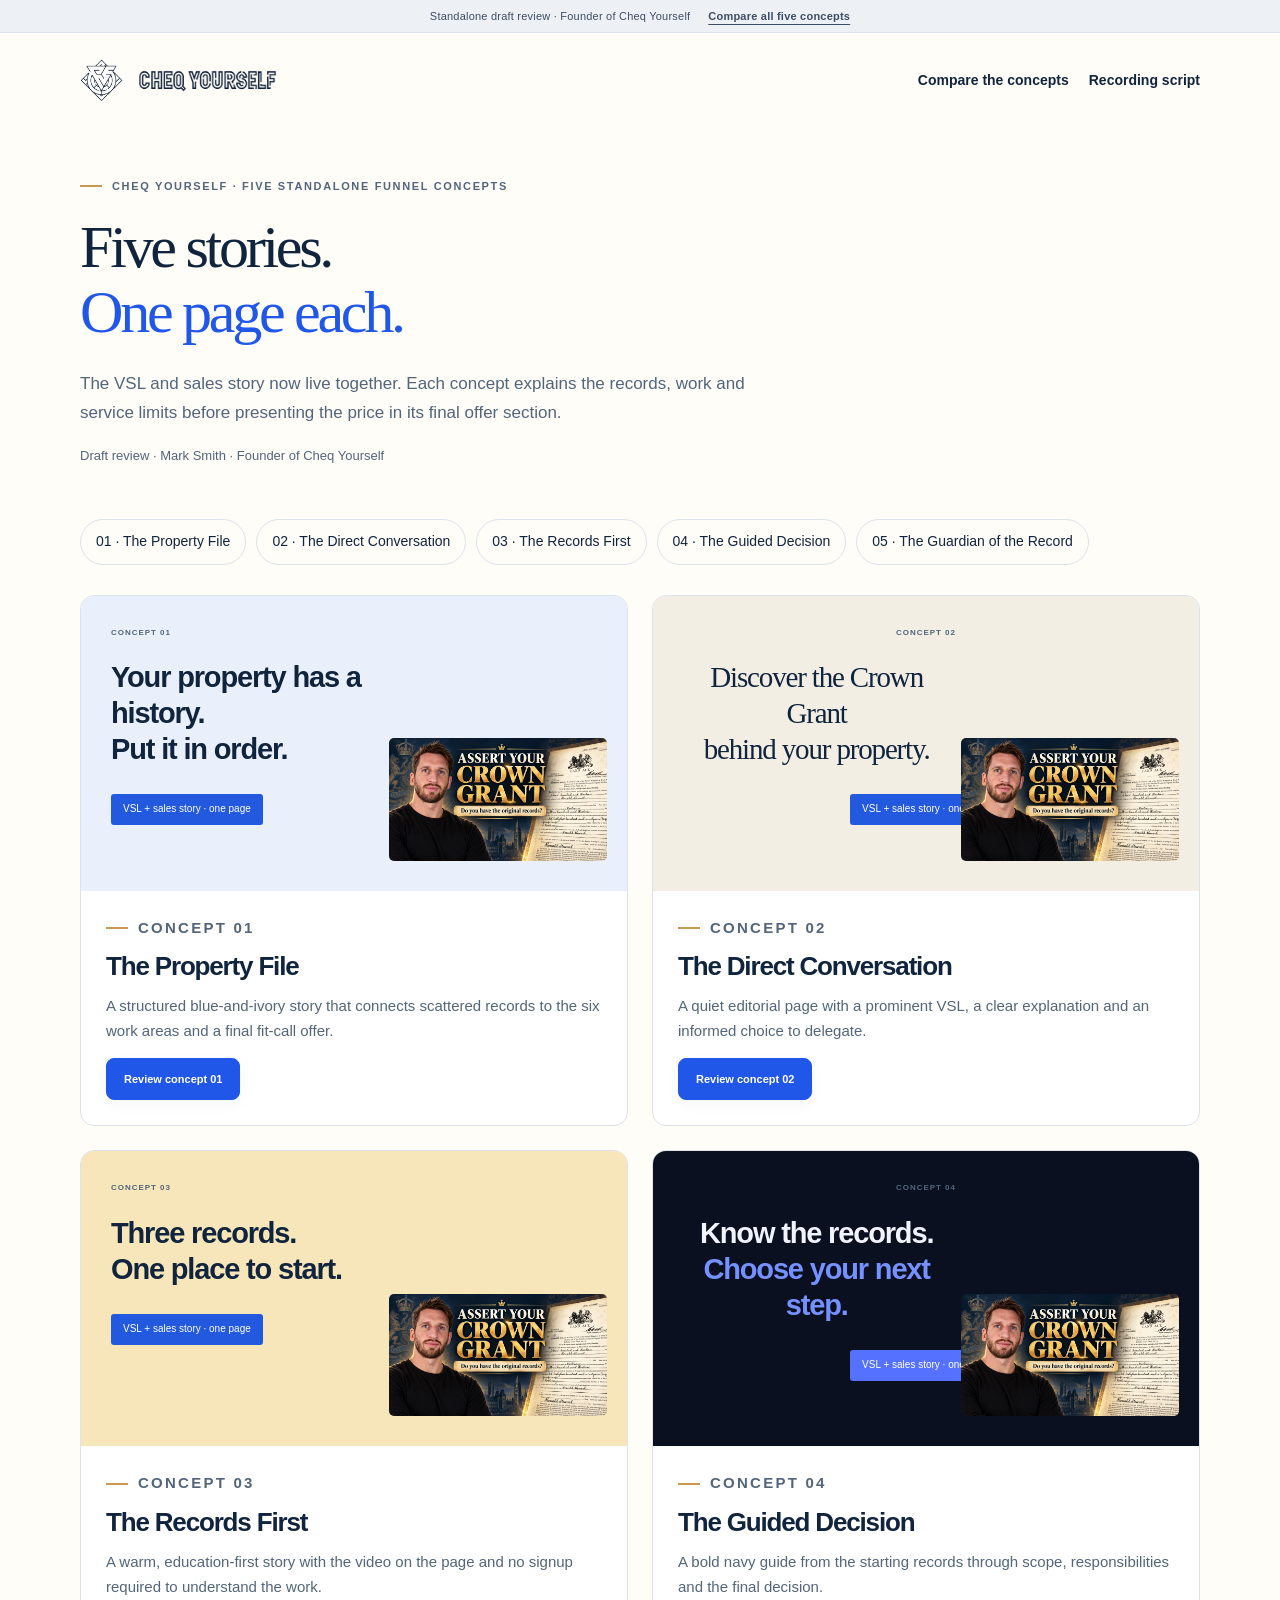
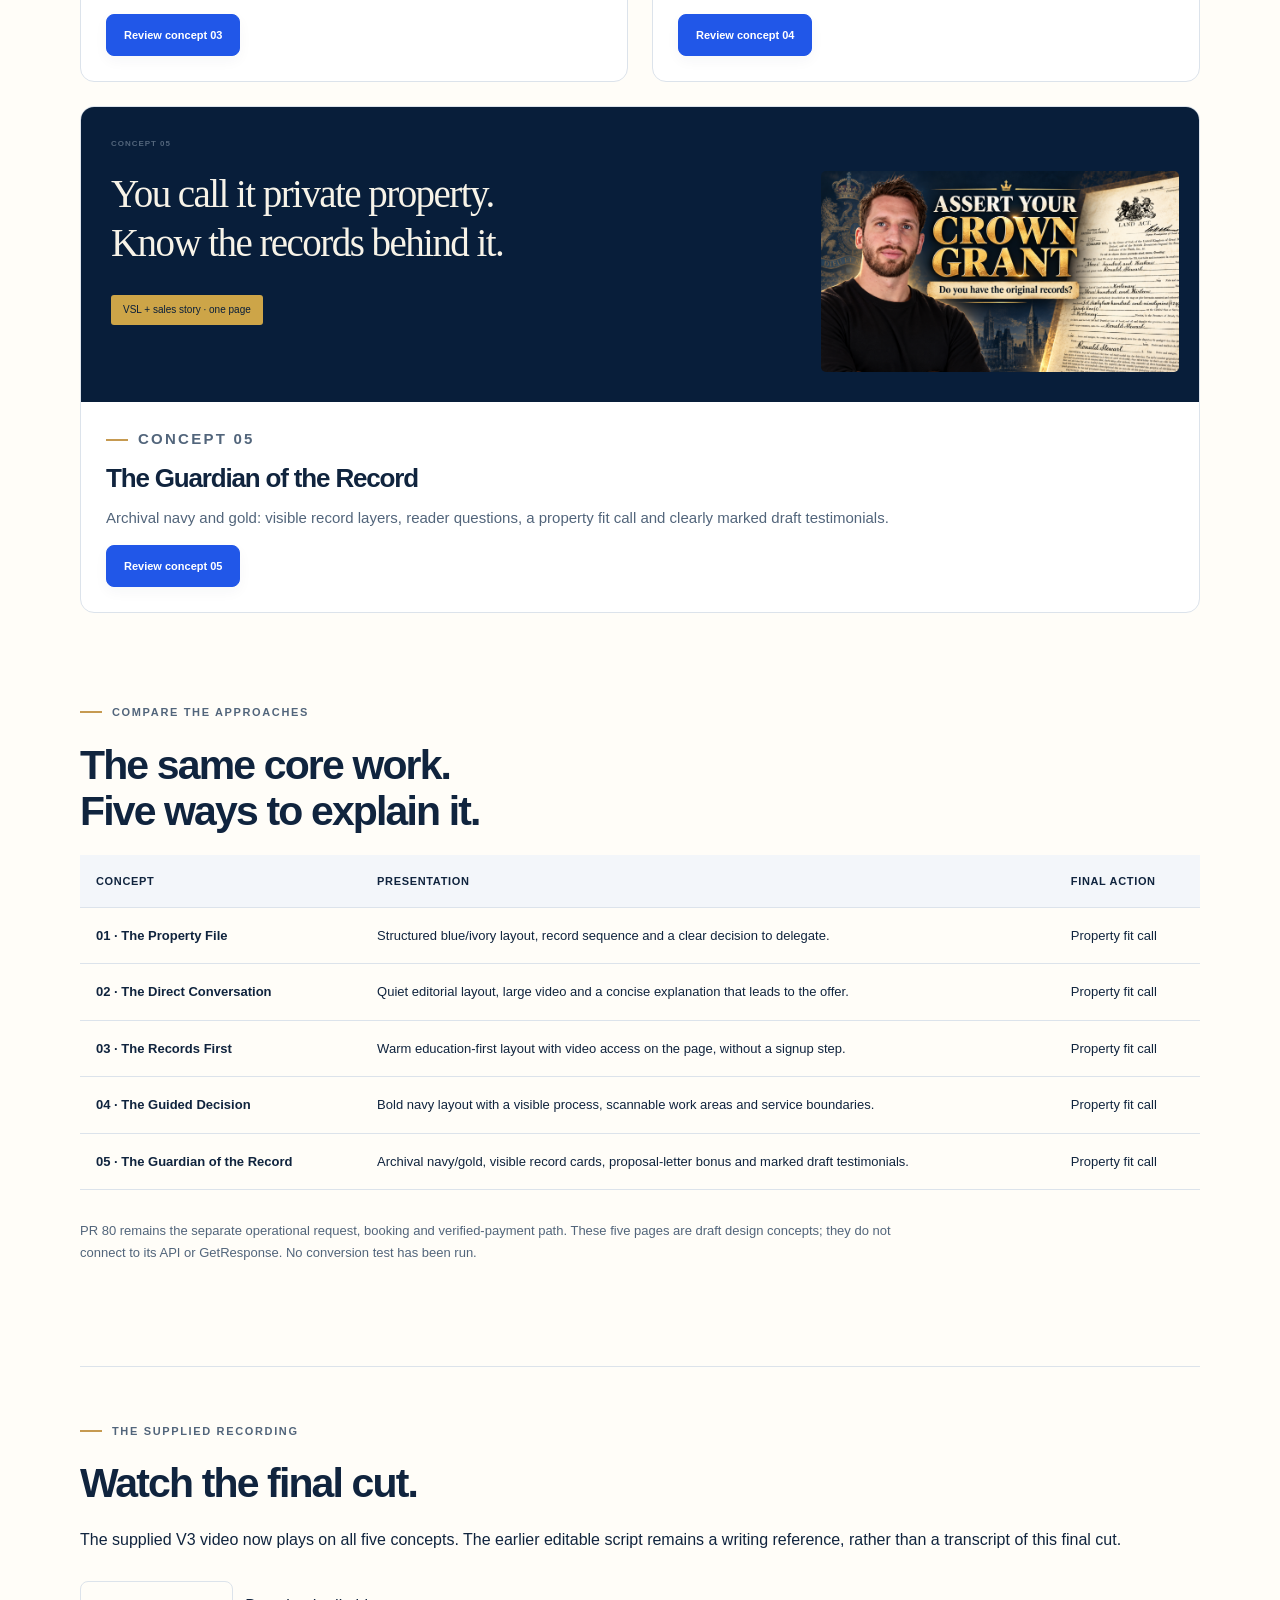
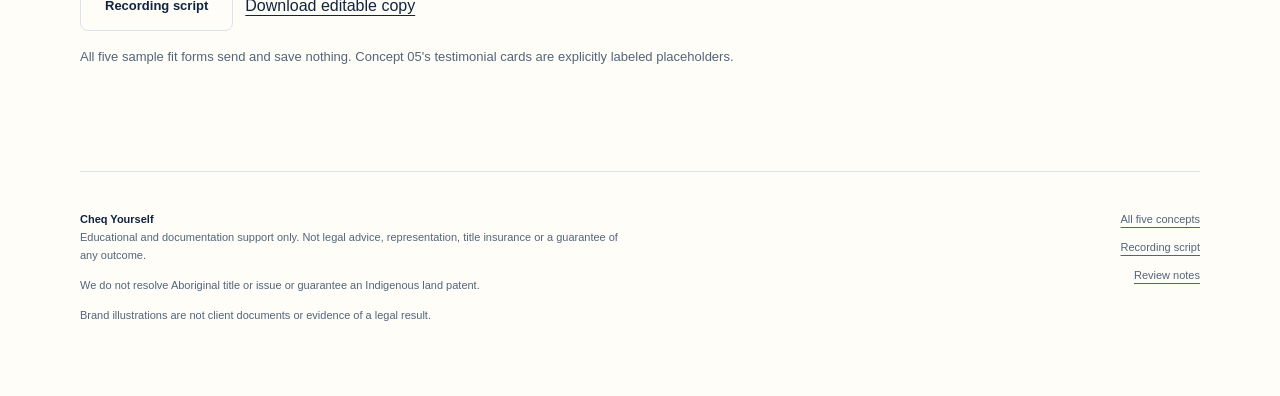
==== commit af773440: "Connect the V3 final-cut video to all five review funnels Signed-off-by: constitutionalmoney <marksm" ====
--- a/index.html
+++ b/index.html
@@ -1,2 +1,2 @@
 <!doctype html>
-<html lang="en-CA"><head><meta charset="utf-8"><meta name="viewport" content="width=device-width,initial-scale=1"><meta name="robots" content="noindex,nofollow"><meta name="referrer" content="no-referrer"><meta http-equiv="Content-Security-Policy" content="default-src 'self'; script-src 'self'; style-src 'self' 'unsafe-inline'; img-src 'self'; connect-src 'none'; frame-src 'none'; object-src 'none'; base-uri 'none'; form-action 'none'"><meta name="description" content="Trace the records behind your Canadian property and explore the Assert Crown Grant Documentation Package with Cheq Yourself. Watch the overview, understand the work and decide your next step."><meta property="og:title" content="Five single-page funnels | Cheq Yourself"><meta property="og:description" content="Trace the records behind your Canadian property and explore the Assert Crown Grant Documentation Package with Cheq Yourself. Watch the overview, understand the work and decide your next step."><title>Five single-page funnels · Cheq Yourself preview</title><link rel="icon" href="assets/brand-square.webp"><link rel="stylesheet" href="assets/site.css"><script src="assets/site.js" defer></script></head><body class="review"><a class="skip" href="#main">Skip to content</a><div class="preview-bar"><span>Standalone draft review · recording pending</span><a href="index.html">Compare all five concepts</a></div><header class="header container"><a class="brand" href="index.html" aria-label="Cheq Yourself concept review"><img class="mark" src="assets/cheq-yourself-logo.webp" alt="" width="43" height="44"><img class="wordmark" src="assets/cheq-yourself-wordmark.webp" alt="Cheq Yourself" width="147" height="33"></a><nav aria-label="Page navigation"><a href="index.html#comparison">Compare the concepts</a><a href="script.html">Recording script</a></nav></header><section class="review-hero container"><p class="eyebrow">Cheq Yourself · Five standalone funnel concepts</p><h1>Five stories.<br><em>One page each.</em></h1><p class="lead">The VSL and sales story now live together. Each concept explains the records, work and service limits before presenting the price in its final offer section.</p><p class="small">Draft review · your supplied thumbnail · recording pending</p></section><main id="main" class="container"><nav class="concept-jump" aria-label="Choose a concept"><a href="designed/index.html">01 · The Property File</a><a href="simple/index.html">02 · The Direct Conversation</a><a href="squeeze/index.html">03 · The Records First</a><a href="screenshots/index.html">04 · The Guided Decision</a><a href="archival/index.html">05 · The Guardian of the Record</a></nav><div class="concept-grid"><article class="concept-card"><div class="concept-art art-designed unified-art"><p>CONCEPT 01</p><h3>Your property has a history.<br><em>Put it in order.</em></h3><img src="assets/vsl-video-thumbnail.png" alt="" width="1672" height="941"><span class="art-btn">VSL + sales story · one page</span></div><div><p class="eyebrow">Concept 01</p><h2>The Property File</h2><p>A structured blue-and-ivory story that connects scattered records to the six work areas and a final fit-call offer.</p><a class="btn" href="designed/index.html">Review concept 01</a></div></article><article class="concept-card"><div class="concept-art art-simple unified-art"><p>CONCEPT 02</p><h3>Discover the Crown Grant<br><em>behind your property.</em></h3><img src="assets/vsl-video-thumbnail.png" alt="" width="1672" height="941"><span class="art-btn">VSL + sales story · one page</span></div><div><p class="eyebrow">Concept 02</p><h2>The Direct Conversation</h2><p>A quiet editorial page with a prominent VSL, a clear explanation and an informed choice to delegate.</p><a class="btn" href="simple/index.html">Review concept 02</a></div></article><article class="concept-card"><div class="concept-art art-squeeze unified-art"><p>CONCEPT 03</p><h3>Three records.<br><em>One place to start.</em></h3><img src="assets/vsl-video-thumbnail.png" alt="" width="1672" height="941"><span class="art-btn">VSL + sales story · one page</span></div><div><p class="eyebrow">Concept 03</p><h2>The Records First</h2><p>A warm, education-first story with the video on the page and no signup required to understand the work.</p><a class="btn" href="squeeze/index.html">Review concept 03</a></div></article><article class="concept-card"><div class="concept-art art-screenshots unified-art"><p>CONCEPT 04</p><h3>Know the records.<br><em>Choose your next step.</em></h3><img src="assets/vsl-video-thumbnail.png" alt="" width="1672" height="941"><span class="art-btn">VSL + sales story · one page</span></div><div><p class="eyebrow">Concept 04</p><h2>The Guided Decision</h2><p>A bold navy guide from the starting records through scope, responsibilities and the final decision.</p><a class="btn" href="screenshots/index.html">Review concept 04</a></div></article><article class="concept-card"><div class="concept-art art-archival unified-art"><p>CONCEPT 05</p><h3>You call it private property.<br><em>Know the records behind it.</em></h3><img src="assets/vsl-video-thumbnail.png" alt="" width="1672" height="941"><span class="art-btn">VSL + sales story · one page</span></div><div><p class="eyebrow">Concept 05</p><h2>The Guardian of the Record</h2><p>Archival navy and gold: visible record layers, reader questions, a property fit call and clearly marked draft testimonials.</p><a class="btn" href="archival/index.html">Review concept 05</a></div></article></div><section class="section" id="comparison"><p class="eyebrow">Compare the approaches</p><h2>The same core work.<br>Five ways to explain it.</h2><div class="table-scroll"><table><thead><tr><th>Concept</th><th>Presentation</th><th>Final action</th></tr></thead><tbody><tr><td><strong>01 · The Property File</strong></td><td>Structured blue/ivory layout, record sequence and a clear decision to delegate.</td><td>Property fit call</td></tr><tr><td><strong>02 · The Direct Conversation</strong></td><td>Quiet editorial layout, large video and a concise explanation that leads to the offer.</td><td>Property fit call</td></tr><tr><td><strong>03 · The Records First</strong></td><td>Warm education-first layout with video access on the page, without a signup step.</td><td>Property fit call</td></tr><tr><td><strong>04 · The Guided Decision</strong></td><td>Bold navy layout with a visible process, scannable work areas and service boundaries.</td><td>Property fit call</td></tr><tr><td><strong>05 · The Guardian of the Record</strong></td><td>Archival navy/gold, visible record cards, proposal-letter bonus and marked draft testimonials.</td><td>Property fit call</td></tr></tbody></table></div><p class="small comparison-note">PR 80 remains the separate operational request, booking and verified-payment path. These five pages are draft design concepts; they do not connect to its API or GetResponse. No conversion test has been run.</p></section><section class="section recording-notes"><p class="eyebrow">The recording draft</p><h2>Prepare the video.</h2><p>The editable short script covers the shared offer with a fit-call close for all five concepts.</p><div class="actions"><a class="btn secondary" href="script.html">Recording script</a><a href="vsl-script.md" download>Download editable copy</a></div><p class="small">All five sample fit forms send and save nothing. Concept 05's testimonial cards are explicitly labeled placeholders.</p></section></main><footer class="footer container"><div><strong>Cheq Yourself</strong><p>Educational and documentation support only. Not legal advice, representation, title insurance or a guarantee of any outcome.</p><p>We do not resolve Aboriginal title or issue or guarantee an Indigenous land patent.</p><p>Brand illustrations are not client documents or evidence of a legal result.</p></div><div class="footer-links"><a href="index.html">All five concepts</a><a href="script.html">Recording script</a><a href="README.md">Review notes</a></div></footer></body></html>
+<html lang="en-CA"><head><meta charset="utf-8"><meta name="viewport" content="width=device-width,initial-scale=1"><meta name="robots" content="noindex,nofollow"><meta name="referrer" content="no-referrer"><meta http-equiv="Content-Security-Policy" content="default-src 'self'; script-src 'self'; style-src 'self' 'unsafe-inline'; img-src 'self'; media-src 'self' https://constitutionalmoney.github.io; connect-src 'none'; frame-src 'none'; object-src 'none'; base-uri 'none'; form-action 'none'"><meta name="description" content="Trace the records behind your Canadian property and explore the Assert Crown Grant Documentation Package with Cheq Yourself. Watch the overview, understand the work and decide your next step."><meta property="og:title" content="Five single-page funnels | Cheq Yourself"><meta property="og:description" content="Trace the records behind your Canadian property and explore the Assert Crown Grant Documentation Package with Cheq Yourself. Watch the overview, understand the work and decide your next step."><title>Five single-page funnels · Cheq Yourself preview</title><link rel="icon" href="assets/brand-square.webp"><link rel="stylesheet" href="assets/site.css"><script src="assets/site.js" defer></script></head><body class="review"><a class="skip" href="#main">Skip to content</a><div class="preview-bar"><span>Standalone draft review · Founder of Cheq Yourself</span><a href="index.html">Compare all five concepts</a></div><header class="header container"><a class="brand" href="index.html" aria-label="Cheq Yourself concept review"><img class="mark" src="assets/cheq-yourself-logo.webp" alt="" width="43" height="44"><img class="wordmark" src="assets/cheq-yourself-wordmark.webp" alt="Cheq Yourself" width="147" height="33"></a><nav aria-label="Page navigation"><a href="index.html#comparison">Compare the concepts</a><a href="script.html">Recording script</a></nav></header><section class="review-hero container"><p class="eyebrow">Cheq Yourself · Five standalone funnel concepts</p><h1>Five stories.<br><em>One page each.</em></h1><p class="lead">The VSL and sales story now live together. Each concept explains the records, work and service limits before presenting the price in its final offer section.</p><p class="small">Draft review · Mark Smith · Founder of Cheq Yourself</p></section><main id="main" class="container"><nav class="concept-jump" aria-label="Choose a concept"><a href="designed/index.html">01 · The Property File</a><a href="simple/index.html">02 · The Direct Conversation</a><a href="squeeze/index.html">03 · The Records First</a><a href="screenshots/index.html">04 · The Guided Decision</a><a href="archival/index.html">05 · The Guardian of the Record</a></nav><div class="concept-grid"><article class="concept-card"><div class="concept-art art-designed unified-art"><p>CONCEPT 01</p><h3>Your property has a history.<br><em>Put it in order.</em></h3><img src="assets/vsl-video-thumbnail.png" alt="" width="1672" height="941"><span class="art-btn">VSL + sales story · one page</span></div><div><p class="eyebrow">Concept 01</p><h2>The Property File</h2><p>A structured blue-and-ivory story that connects scattered records to the six work areas and a final fit-call offer.</p><a class="btn" href="designed/index.html">Review concept 01</a></div></article><article class="concept-card"><div class="concept-art art-simple unified-art"><p>CONCEPT 02</p><h3>Discover the Crown Grant<br><em>behind your property.</em></h3><img src="assets/vsl-video-thumbnail.png" alt="" width="1672" height="941"><span class="art-btn">VSL + sales story · one page</span></div><div><p class="eyebrow">Concept 02</p><h2>The Direct Conversation</h2><p>A quiet editorial page with a prominent VSL, a clear explanation and an informed choice to delegate.</p><a class="btn" href="simple/index.html">Review concept 02</a></div></article><article class="concept-card"><div class="concept-art art-squeeze unified-art"><p>CONCEPT 03</p><h3>Three records.<br><em>One place to start.</em></h3><img src="assets/vsl-video-thumbnail.png" alt="" width="1672" height="941"><span class="art-btn">VSL + sales story · one page</span></div><div><p class="eyebrow">Concept 03</p><h2>The Records First</h2><p>A warm, education-first story with the video on the page and no signup required to understand the work.</p><a class="btn" href="squeeze/index.html">Review concept 03</a></div></article><article class="concept-card"><div class="concept-art art-screenshots unified-art"><p>CONCEPT 04</p><h3>Know the records.<br><em>Choose your next step.</em></h3><img src="assets/vsl-video-thumbnail.png" alt="" width="1672" height="941"><span class="art-btn">VSL + sales story · one page</span></div><div><p class="eyebrow">Concept 04</p><h2>The Guided Decision</h2><p>A bold navy guide from the starting records through scope, responsibilities and the final decision.</p><a class="btn" href="screenshots/index.html">Review concept 04</a></div></article><article class="concept-card"><div class="concept-art art-archival unified-art"><p>CONCEPT 05</p><h3>You call it private property.<br><em>Know the records behind it.</em></h3><img src="assets/vsl-video-thumbnail.png" alt="" width="1672" height="941"><span class="art-btn">VSL + sales story · one page</span></div><div><p class="eyebrow">Concept 05</p><h2>The Guardian of the Record</h2><p>Archival navy and gold: visible record layers, reader questions, a property fit call and clearly marked draft testimonials.</p><a class="btn" href="archival/index.html">Review concept 05</a></div></article></div><section class="section" id="comparison"><p class="eyebrow">Compare the approaches</p><h2>The same core work.<br>Five ways to explain it.</h2><div class="table-scroll"><table><thead><tr><th>Concept</th><th>Presentation</th><th>Final action</th></tr></thead><tbody><tr><td><strong>01 · The Property File</strong></td><td>Structured blue/ivory layout, record sequence and a clear decision to delegate.</td><td>Property fit call</td></tr><tr><td><strong>02 · The Direct Conversation</strong></td><td>Quiet editorial layout, large video and a concise explanation that leads to the offer.</td><td>Property fit call</td></tr><tr><td><strong>03 · The Records First</strong></td><td>Warm education-first layout with video access on the page, without a signup step.</td><td>Property fit call</td></tr><tr><td><strong>04 · The Guided Decision</strong></td><td>Bold navy layout with a visible process, scannable work areas and service boundaries.</td><td>Property fit call</td></tr><tr><td><strong>05 · The Guardian of the Record</strong></td><td>Archival navy/gold, visible record cards, proposal-letter bonus and marked draft testimonials.</td><td>Property fit call</td></tr></tbody></table></div><p class="small comparison-note">PR 80 remains the separate operational request, booking and verified-payment path. These five pages are draft design concepts; they do not connect to its API or GetResponse. No conversion test has been run.</p></section><section class="section recording-notes"><p class="eyebrow">The supplied recording</p><h2>Watch the final cut.</h2><p>The supplied V3 video now plays on all five concepts. The earlier editable script remains a writing reference, rather than a transcript of this final cut.</p><div class="actions"><a class="btn secondary" href="script.html">Recording script</a><a href="vsl-script.md" download>Download editable copy</a></div><p class="small">All five sample fit forms send and save nothing. Concept 05's testimonial cards are explicitly labeled placeholders.</p></section></main><footer class="footer container"><div><strong>Cheq Yourself</strong><p>Educational and documentation support only. Not legal advice, representation, title insurance or a guarantee of any outcome.</p><p>We do not resolve Aboriginal title or issue or guarantee an Indigenous land patent.</p><p>Brand illustrations are not client documents or evidence of a legal result.</p></div><div class="footer-links"><a href="index.html">All five concepts</a><a href="script.html">Recording script</a><a href="README.md">Review notes</a></div></footer></body></html>
--- a/assets/site.css
+++ b/assets/site.css
@@ -376,12 +376,12 @@
 .video-frame{aspect-ratio:1672/941;min-height:0;border:1px solid #ffffff26}
 .video-frame:after{display:none}
 .video-thumbnail{display:block;width:100%;height:auto}
+.vsl-video{display:block;width:100%;height:100%;object-fit:contain;background:#10243e}
+.video-status{margin-block:12px}
 .video-fit-jump{display:flex;width:100%;margin-top:16px;min-height:52px;text-align:center}
 #offer-price{scroll-margin-top:24px}
 .thumbnail-play{position:absolute;left:50%;top:50%;transform:translate(-50%,-50%);border:2px solid #f7f3e8;border-radius:50%;width:66px;height:66px;background:#081e3ae8;color:#f7f3e8;box-shadow:0 6px 28px #0005;display:grid;place-items:center;font-size:23px}
 .play-label{position:absolute;top:calc(100% + 8px);white-space:nowrap;font-size:12px;font-weight:700;background:#081e3a;padding:3px 10px;border-radius:4px}
-.video-frame:has([data-video-message]:not([hidden])){aspect-ratio:auto}
-.video-frame:has([data-video-message]:not([hidden])) .video-thumbnail,.video-frame:has([data-video-message]:not([hidden])) .thumbnail-play{display:none}
 .video-message{position:relative;min-height:260px;padding:40px 24px 25px;gap:8px}
 .video-close{position:absolute;right:10px;top:10px;width:44px;height:44px;background:transparent;border:1px solid #f7f3e850;border-radius:50%;color:#f7f3e8;font-size:24px}
 .concept-jump{display:flex;gap:10px;flex-wrap:wrap;margin-bottom:30px}
